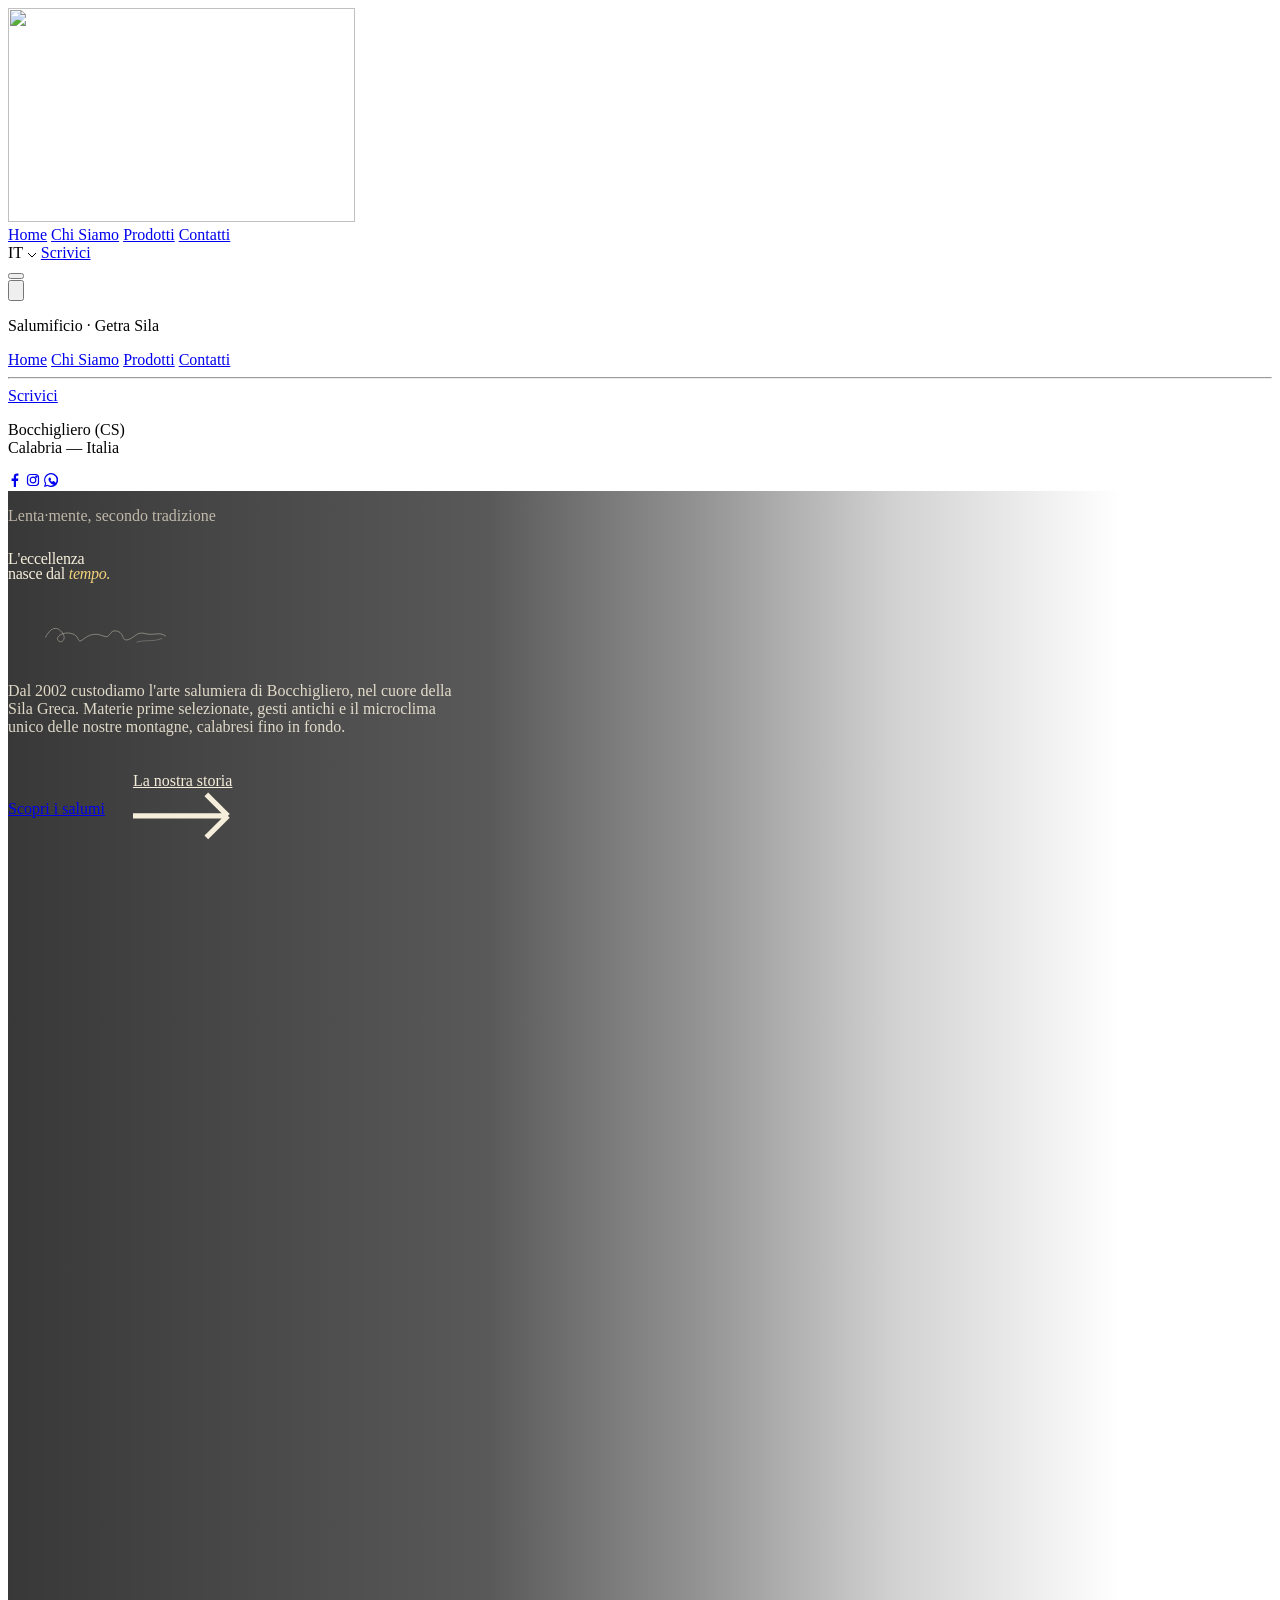
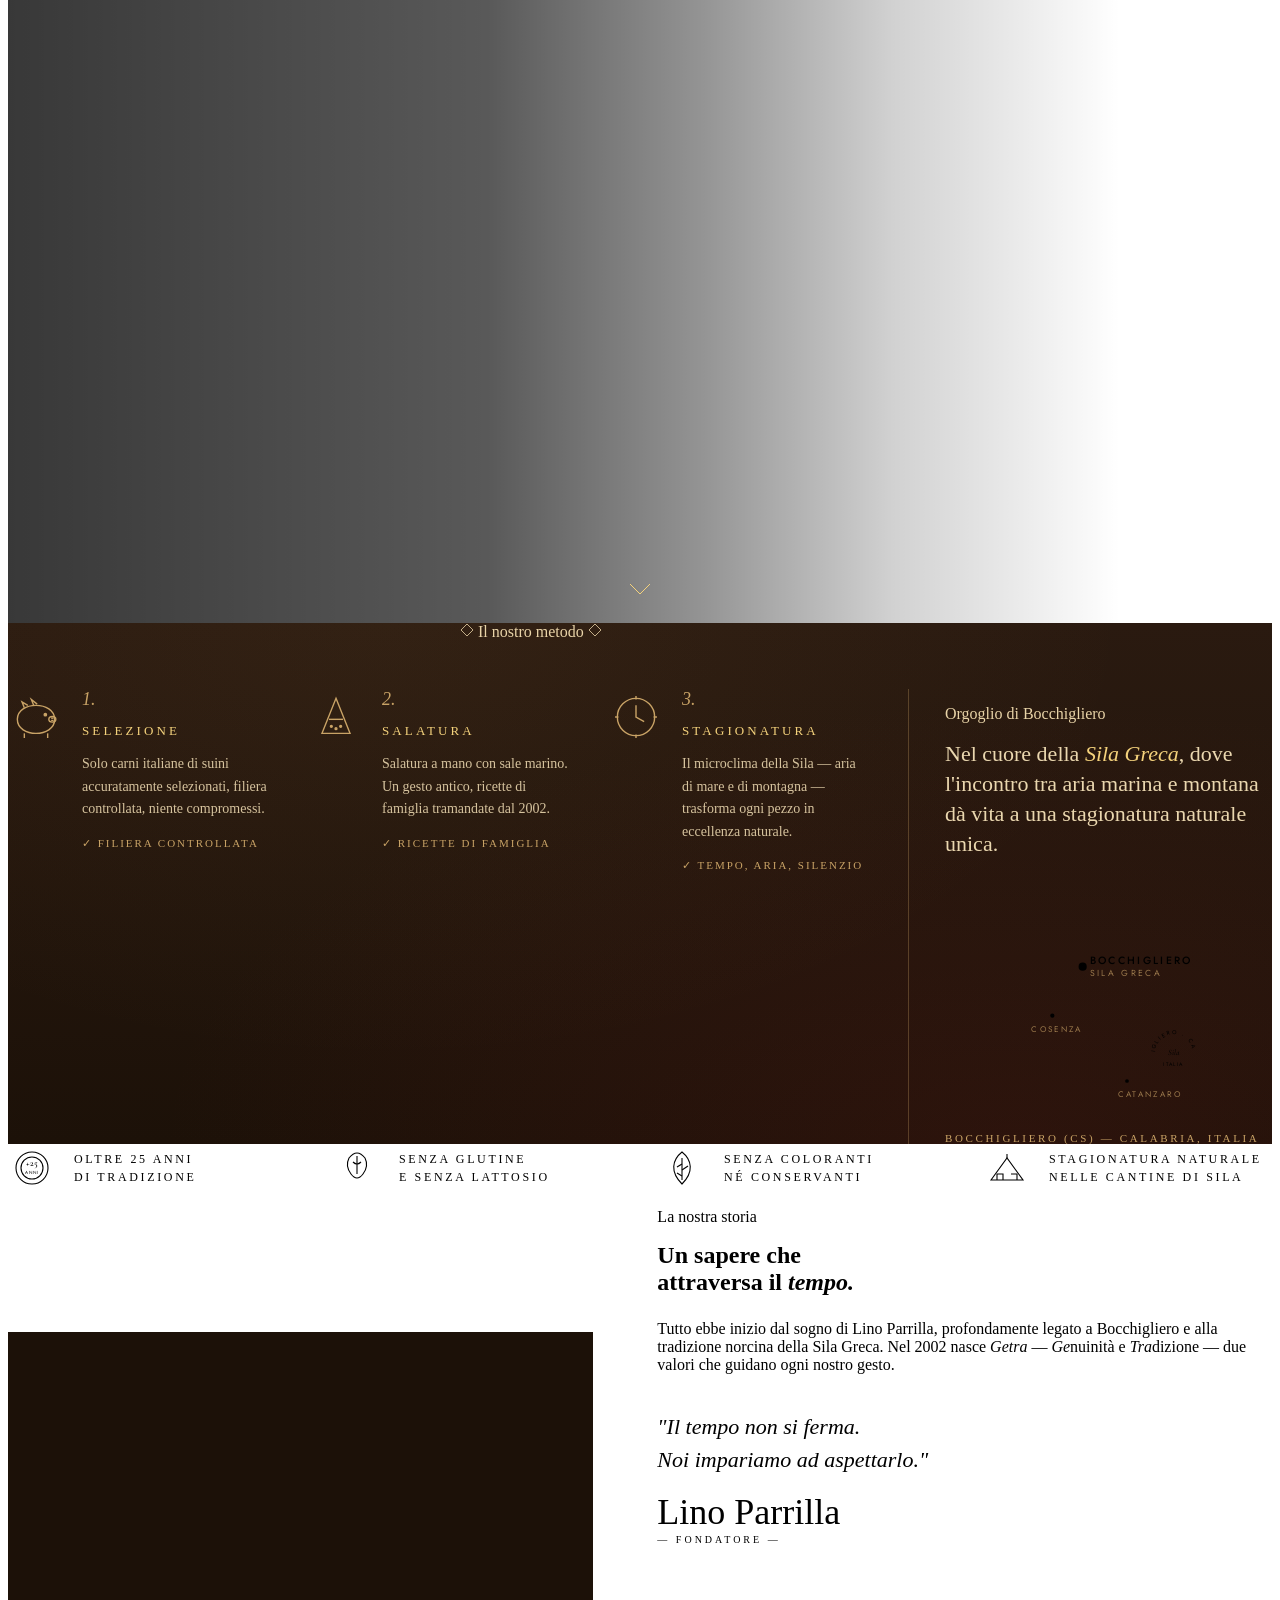
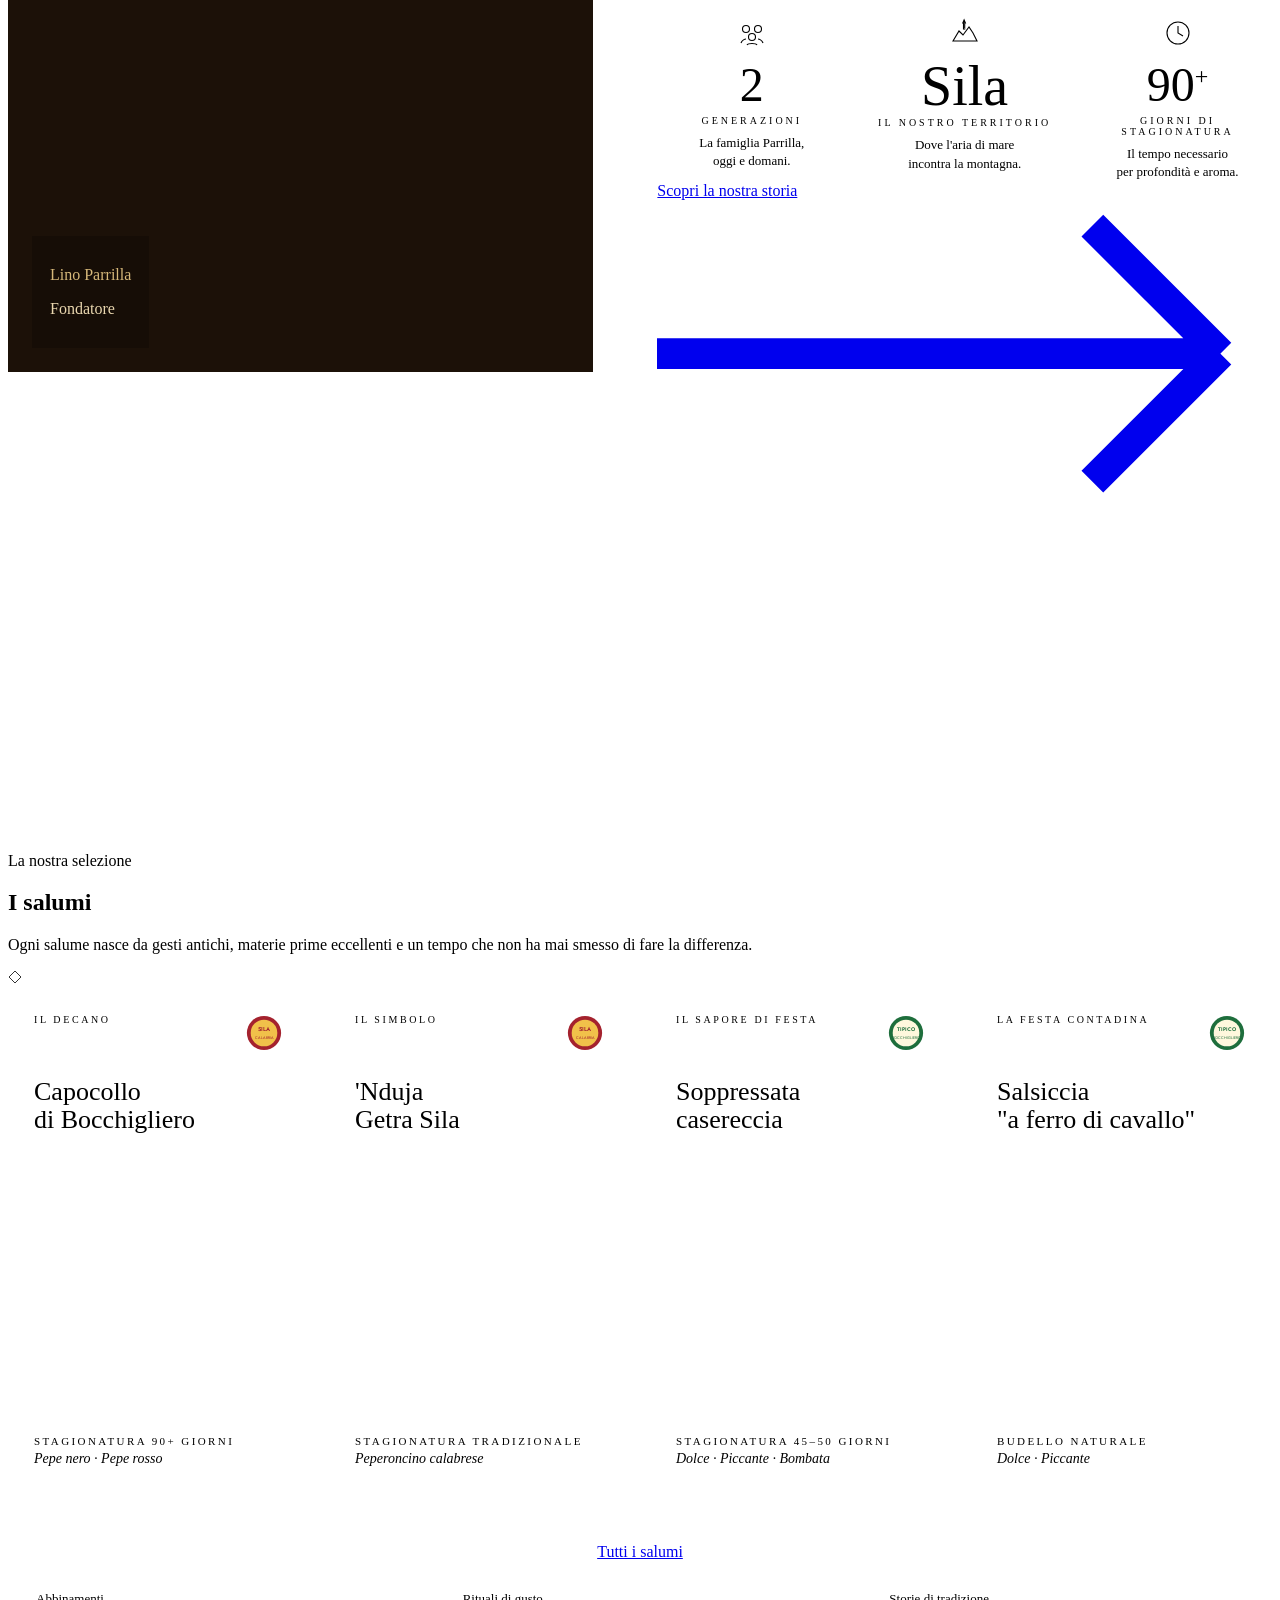
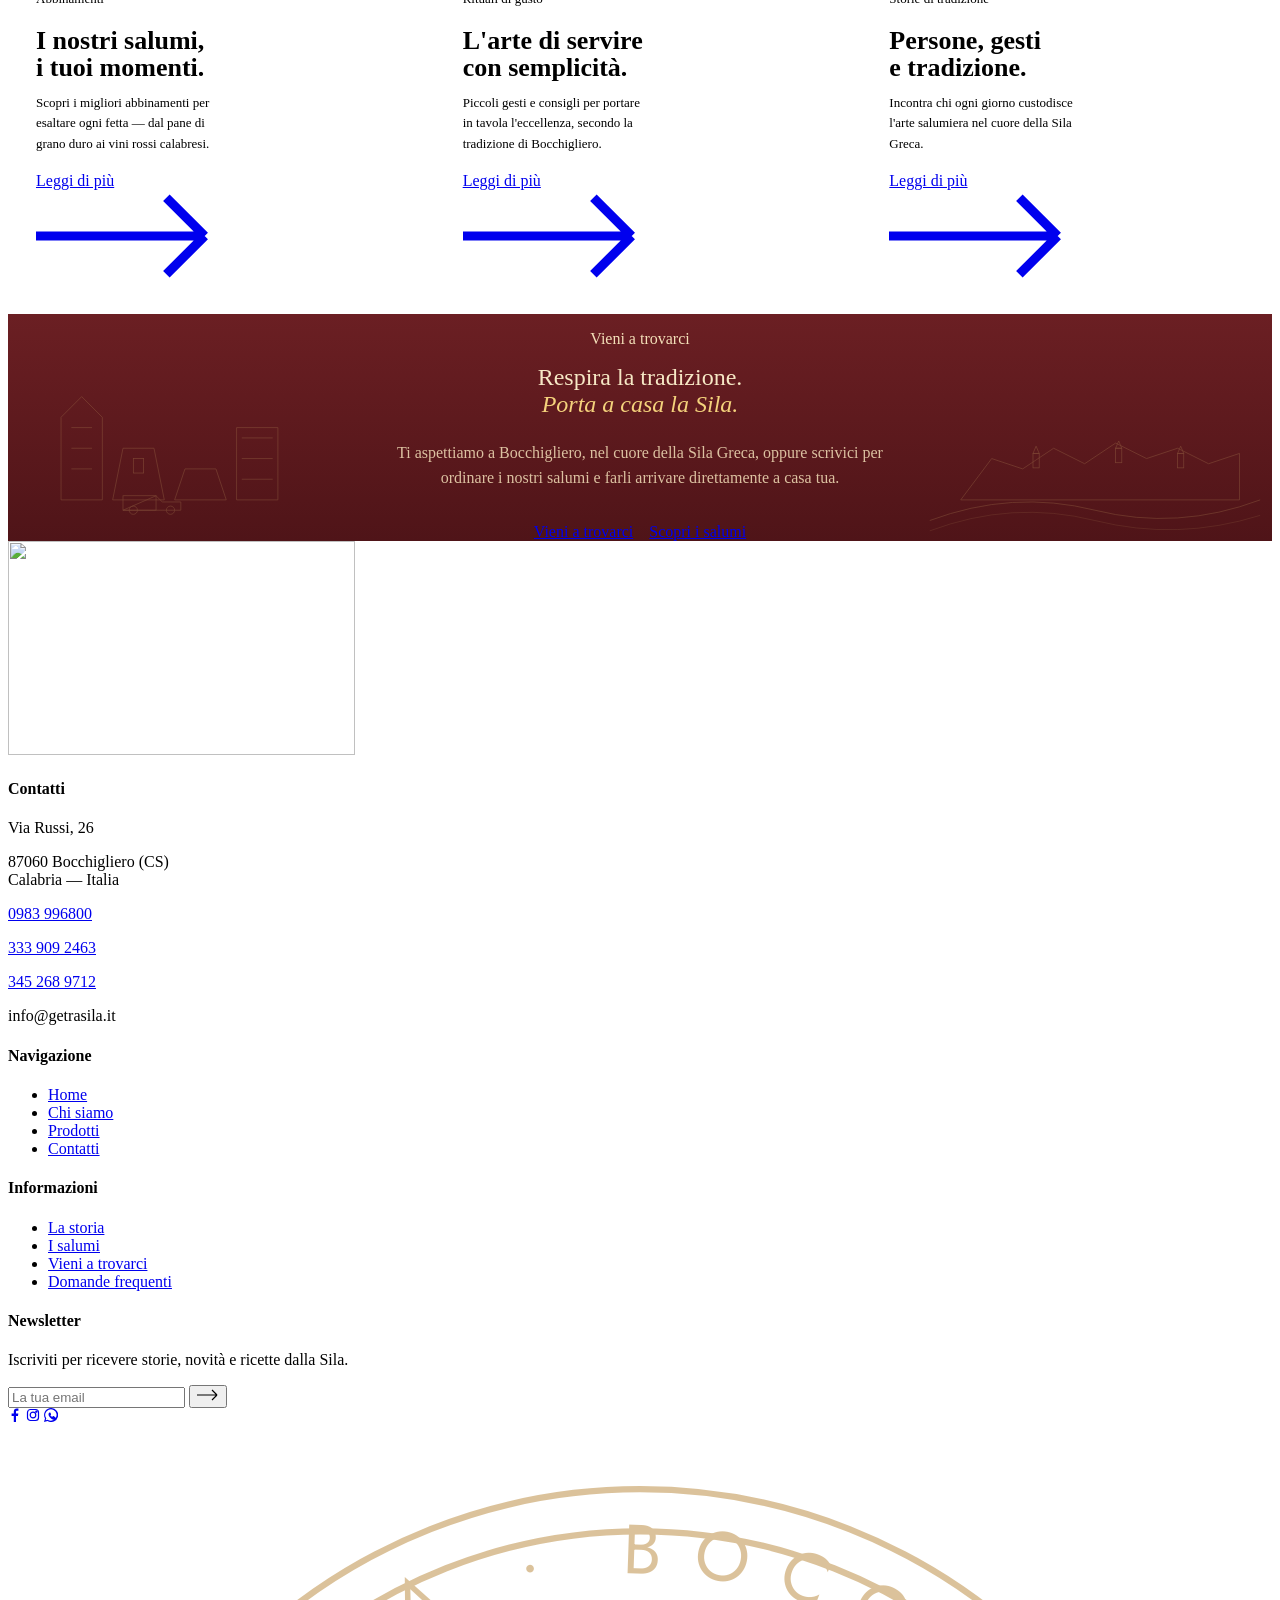
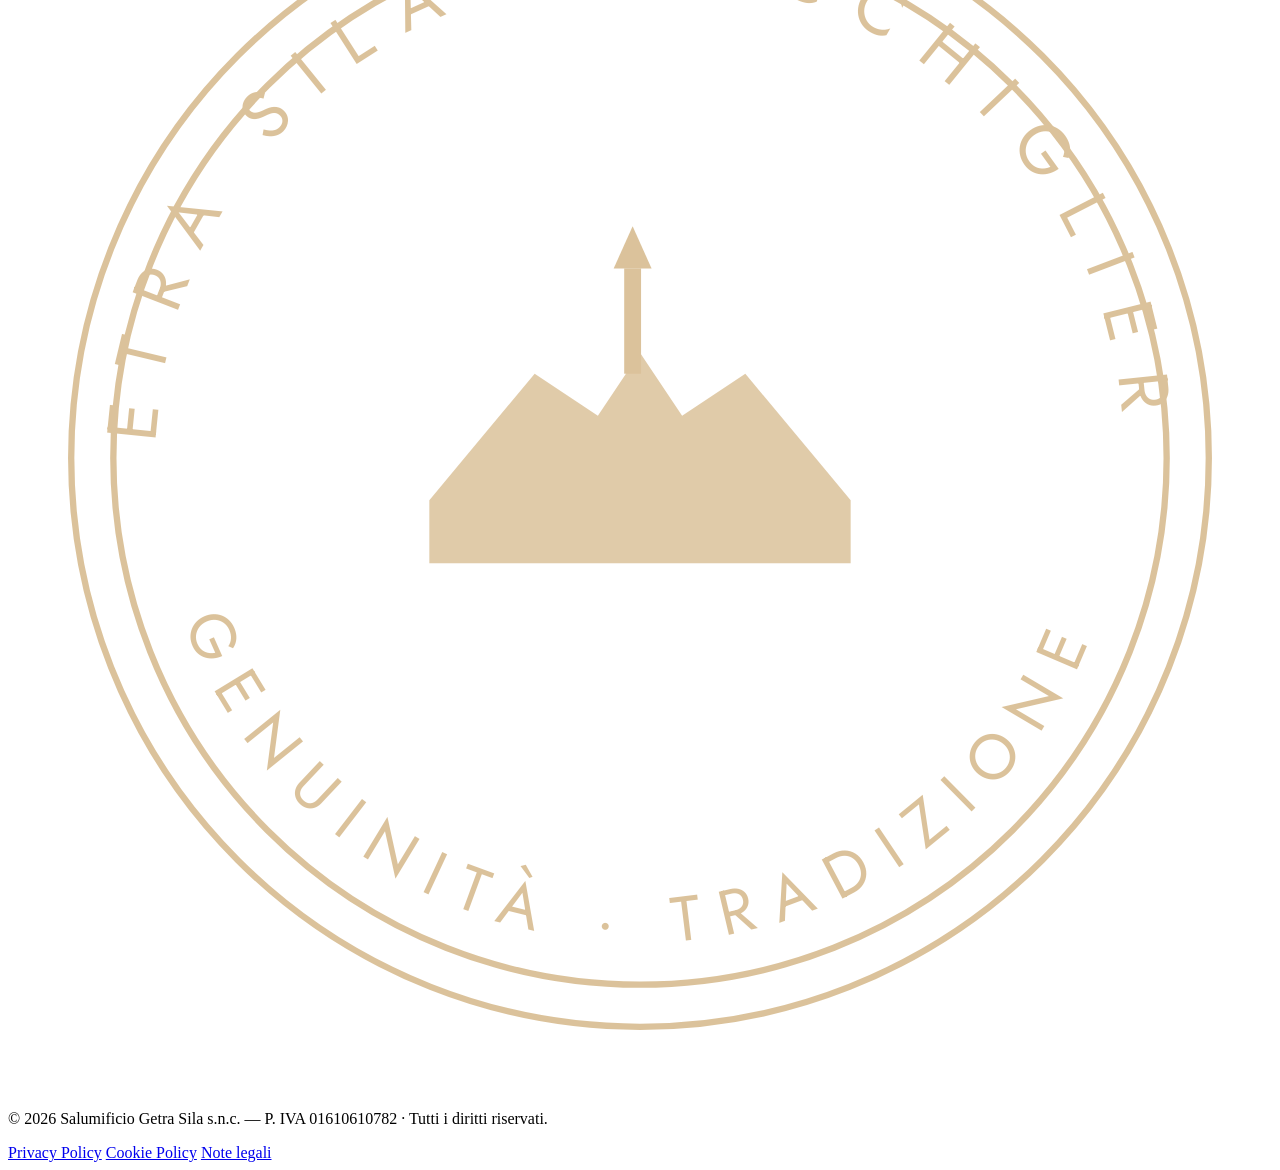
==== index.html @ b1543b84 "Update contact information and social media links across multiple HTML files; change address and pho" ====
<!doctype html>
<html lang="it">
<head>
  <meta charset="utf-8" />
  <meta name="viewport" content="width=device-width, initial-scale=1" />
  <title>Salumificio Getra Sila — Bocchigliero, Calabria</title>
  <link rel="preconnect" href="https://fonts.googleapis.com" />
  <link rel="preconnect" href="https://fonts.gstatic.com" crossorigin />
  <link href="https://fonts.googleapis.com/css2?family=Cormorant+Garamond:ital,wght@0,400;0,500;0,600;0,700;1,400;1,500;1,600&family=Jost:wght@300;400;500;600&family=Allura&display=swap" rel="stylesheet" />
  <link rel="stylesheet" href="styles.css" />
  <script src="image-slot.js"></script>
  <script src="menu.js" defer></script>
</head>
<body data-screen-label="01 Home">

<template id="__bundler_thumbnail" data-bg-color="#f1e7d2">
  <svg viewBox="0 0 1200 800" xmlns="http://www.w3.org/2000/svg">
    <rect width="1200" height="800" fill="#f1e7d2"/>
    <g fill="none" stroke="#6b1f23" stroke-width="2">
      <!-- Wreath -->
      <path d="M 460 320 C 400 380, 400 480, 460 540"/>
      <path d="M 740 320 C 800 380, 800 480, 740 540"/>
      <g fill="#6b1f23" stroke="none">
        <ellipse cx="430" cy="350" rx="30" ry="11" transform="rotate(-40 430 350)"/>
        <ellipse cx="415" cy="400" rx="32" ry="12" transform="rotate(-20 415 400)"/>
        <ellipse cx="412" cy="450" rx="32" ry="12" transform="rotate(0 412 450)"/>
        <ellipse cx="422" cy="500" rx="31" ry="11" transform="rotate(20 422 500)"/>
        <ellipse cx="770" cy="350" rx="30" ry="11" transform="rotate(40 770 350)"/>
        <ellipse cx="785" cy="400" rx="32" ry="12" transform="rotate(20 785 400)"/>
        <ellipse cx="788" cy="450" rx="32" ry="12" transform="rotate(0 788 450)"/>
        <ellipse cx="778" cy="500" rx="31" ry="11" transform="rotate(-20 778 500)"/>
      </g>
      <!-- bow -->
      <path d="M 560 280 Q 600 250, 640 280"/>
      <!-- Village silhouette -->
      <g fill="#6b1f23" stroke="none">
        <path d="M 480 470 L 520 430 L 560 450 L 600 410 L 640 440 L 680 420 L 720 460 Z"/>
        <rect x="595" y="380" width="10" height="40"/>
        <polygon points="590,380 600,360 610,380"/>
      </g>
    </g>
    <!-- DAL 2002 -->
    <text x="600" y="260" text-anchor="middle" font-family="Jost, sans-serif" font-size="20" letter-spacing="6" fill="#6b1f23" font-weight="500">DAL 2002</text>
    <!-- SALUMIFICIO -->
    <text x="600" y="610" text-anchor="middle" font-family="Jost, sans-serif" font-size="26" letter-spacing="9" fill="#6b1f23" font-weight="500">SALUMIFICIO</text>
    <!-- GETRA SILA -->
    <text x="600" y="690" text-anchor="middle" font-family="Cormorant Garamond, Georgia, serif" font-size="84" font-weight="600" letter-spacing="6" fill="#6b1f23">GETRA SILA</text>
    <!-- BOCCHIGLIERO -->
    <text x="600" y="740" text-anchor="middle" font-family="Jost, sans-serif" font-size="16" letter-spacing="7" fill="#6b1f23" font-weight="500">BOCCHIGLIERO</text>
  </svg>
</template>

<!-- ========== TOPBAR ========== -->
<header class="topbar topbar--cream">
  <div class="topbar__inner">
    <a href="/" class="brand" aria-label="Salumificio Getra Sila — Home">
      <img src="img/prodotti/logo-getrasila.png" alt="" width="347" height="214" />
    </a>

    <nav class="nav">
      <a href="/" class="nav-link nav-link--active">Home</a>
      <a href="/chi-siamo" class="nav-link">Chi Siamo</a>
      <a href="/prodotti" class="nav-link">Prodotti</a>
      <a href="/contatti" class="nav-link">Contatti</a>
    </nav>

    <div class="topbar__right">
      <span class="lang">IT
        <svg width="10" height="6" viewBox="0 0 10 6" fill="none"><path d="M1 1l4 4 4-4" stroke="currentColor" stroke-width="1"/></svg>
      </span>
      <a href="/contatti" class="topbar__cta">Scrivici</a>
    </div>

    <button class="burger" type="button" aria-label="Apri menu" aria-expanded="false" aria-controls="mobile-menu">
      <span class="burger__lines"><span></span><span></span><span></span></span>
    </button>
  </div>
</header>

<div class="mobile-menu" id="mobile-menu" role="dialog" aria-modal="true" aria-label="Menu di navigazione" aria-hidden="true">
  <button class="mobile-menu__close" type="button" aria-label="Chiudi menu">
    <svg viewBox="0 0 24 24" fill="none" stroke="currentColor" stroke-width="1.4" stroke-linecap="round"><path d="M5 5l14 14M19 5L5 19"/></svg>
  </button>
  <div class="mobile-menu__inner">
    <p class="mobile-menu__eyebrow">Salumificio · Getra Sila</p>
    <nav class="mobile-menu__nav" aria-label="Menu principale">
      <a href="/">Home</a>
      <a href="/chi-siamo">Chi Siamo</a>
      <a href="/prodotti">Prodotti</a>
      <a href="/contatti">Contatti</a>
    </nav>
    <hr class="mobile-menu__divider" />
    <a href="/contatti" class="mobile-menu__cta">Scrivici</a>
    <p class="mobile-menu__addr">Bocchigliero (CS)<br/>Calabria — Italia</p>
    <div class="mobile-menu__socials">
      <a href="#" aria-label="Facebook"><svg width="14" height="14" viewBox="0 0 14 14" fill="currentColor"><path d="M8 14V8h2l.3-2.4H8V4c0-.7.2-1.2 1.2-1.2H10.4V.6C10.2.6 9.5.5 8.7.5c-1.7 0-2.9 1-2.9 3v2H3.6V8h2.2v6H8z"/></svg></a>
      <a href="#" aria-label="Instagram"><svg width="14" height="14" viewBox="0 0 14 14" fill="none" stroke="currentColor" stroke-width="1.2"><rect x="1.5" y="1.5" width="11" height="11" rx="3"/><circle cx="7" cy="7" r="2.8"/><circle cx="10.4" cy="3.6" r="0.6" fill="currentColor"/></svg></a>
      <a href="https://wa.me/393452689712" target="_blank" rel="noopener noreferrer" aria-label="WhatsApp"><svg width="14" height="14" viewBox="0 0 14 14" fill="currentColor"><path d="M7 0a7 7 0 00-6 10.5L0 14l3.6-1A7 7 0 107 0zm0 12.7a5.7 5.7 0 01-3-.8l-.2-.1-2.1.5.6-2-.2-.2A5.7 5.7 0 117 12.7zm3.3-4.3l-.8-.4c-.2-.1-.4-.2-.5 0-.2.2-.6.7-.7.8 0 .1-.1.1-.3 0-.6-.3-1.1-.6-1.5-1.3-.1-.2 0-.3.1-.4 0-.1.2-.3.3-.4 0-.1 0-.2.1-.3 0-.1 0-.2 0-.3l-.5-1.2c-.2-.3-.3-.3-.4-.3h-.4c-.1 0-.3 0-.5.2-.2.2-.7.7-.7 1.6 0 1 .7 1.9.8 2 .1.2 1.4 2.2 3.4 3 1.6.6 1.9.5 2.3.5.3 0 1-.4 1.2-.8.1-.4.1-.8.1-.8 0-.1-.2-.1-.4-.2z"/></svg></a>
    </div>
  </div>
</div>

<main>

<!-- ========== HERO ========== -->
<section class="hero" data-screen-label="Hero">
  <div class="hero__inner">
    <div class="hero__copy">
      <p class="eyebrow">Lenta·mente, secondo tradizione</p>
      <h1 class="hero__title">
        L'eccellenza<br/>
        nasce dal <em>tempo.</em>
      </h1>
      <div class="hero__signature">
        <svg viewBox="0 0 220 60" xmlns="http://www.w3.org/2000/svg" aria-hidden="true">
          <path d="M 6 32 C 16 12, 28 14, 36 28 C 40 38, 30 44, 26 36 C 24 30, 36 22, 50 26 C 64 30, 58 44, 68 36 C 78 28, 88 24, 102 30 C 116 36, 110 18, 126 22 C 138 26, 132 40, 144 36 C 156 32, 158 22, 172 26 C 186 30, 196 22, 206 30" stroke="currentColor" stroke-width="1.4" fill="none" stroke-linecap="round"/>
          <path d="M 158 40 C 172 36, 188 40, 200 34" stroke="currentColor" stroke-width="0.9" fill="none" stroke-linecap="round"/>
        </svg>
      </div>
      <p class="lead hero__lead">
        Dal 2002 custodiamo l'arte salumiera di Bocchigliero, nel cuore
        della Sila Greca. Materie prime selezionate, gesti antichi e il
        microclima unico delle nostre montagne, calabresi fino in fondo.
      </p>
      <div class="hero__ctas">
        <a href="/prodotti" class="btn">Scopri i salumi</a>
        <a href="/chi-siamo" class="link-arrow">
          La nostra storia
          <svg viewBox="0 0 24 12" fill="none"><path d="M0 6h22m0 0L17 1m5 5l-5 5" stroke="currentColor" stroke-width="1.2"/></svg>
        </a>
      </div>
    </div>
  </div>

  <!-- Corner stamp -->
  <div class="corner-stamp corner-stamp--bl">
    <svg viewBox="0 0 120 120" xmlns="http://www.w3.org/2000/svg">
      <g fill="none" stroke="var(--wine)" stroke-width="0.7" opacity="0.55">
        <circle cx="60" cy="60" r="56"/>
        <circle cx="60" cy="60" r="52"/>
        <!-- Curved upper text -->
        <defs>
          <path id="stamp-top" d="M 14 60 A 46 46 0 0 1 106 60" fill="none"/>
          <path id="stamp-bot" d="M 14 60 A 46 46 0 0 0 106 60" fill="none"/>
        </defs>
        <text font-family="Jost" font-size="7.2" letter-spacing="3" fill="var(--wine)" stroke="none">
          <textPath href="#stamp-top" startOffset="50%" text-anchor="middle">SALUMIFICIO · GETRA SILA</textPath>
        </text>
        <text font-family="Jost" font-size="6.4" letter-spacing="2.4" fill="var(--wine)" stroke="none">
          <textPath href="#stamp-bot" startOffset="50%" text-anchor="middle">BOCCHIGLIERO · CALABRIA</textPath>
        </text>
        <!-- tiny dots either side -->
        <circle cx="14" cy="60" r="1.2" fill="var(--wine)" stroke="none"/>
        <circle cx="106" cy="60" r="1.2" fill="var(--wine)" stroke="none"/>
        <!-- center icon -->
        <g fill="var(--wine)" stroke="none">
          <path d="M 40 64 L 50 52 L 56 56 L 60 50 L 64 56 L 70 52 L 80 64 L 80 70 L 40 70 Z" opacity="0.85"/>
          <rect x="58.5" y="42" width="1.6" height="10"/>
          <polygon points="57.5,42 59.3,38 61.1,42"/>
        </g>
        <text x="60" y="84" text-anchor="middle" font-family="Cormorant Garamond" font-style="italic" font-size="8" fill="var(--wine)" stroke="none">est. MMII</text>
      </g>
    </svg>
  </div>

  <!-- bottom center chevron -->
  <div class="hero__scroll">
    <svg width="22" height="14" viewBox="0 0 22 14" fill="none"><path d="M1 1l10 10L21 1" stroke="currentColor" stroke-width="1"/></svg>
  </div>
</section>

<!-- ========== METHOD / DARK BAND ========== -->
<section class="method" data-screen-label="Il nostro metodo">
  <div class="method__inner">
    <div class="method__head">
      <div class="diamond-divider" style="max-width: 360px; margin: 0 auto;">
        <svg width="14" height="14" viewBox="0 0 14 14"><path d="M7 1l6 6-6 6-6-6z" stroke="currentColor" stroke-width="0.8" fill="none"/></svg>
        <span class="eyebrow eyebrow--gold">Il nostro metodo</span>
        <svg width="14" height="14" viewBox="0 0 14 14"><path d="M7 1l6 6-6 6-6-6z" stroke="currentColor" stroke-width="0.8" fill="none"/></svg>
      </div>
    </div>

    <div class="method__grid">
      <div class="pillar">
        <div class="pillar__icon">
          <!-- pig icon -->
          <svg viewBox="0 0 48 48" fill="none" stroke="currentColor" stroke-width="1.2">
            <path d="M8 26 C 8 18, 16 14, 24 14 C 32 14, 40 18, 40 26 C 40 34, 32 38, 24 38 C 16 38, 8 34, 8 26 Z"/>
            <circle cx="32" cy="22" r="1" fill="currentColor"/>
            <ellipse cx="38" cy="26" rx="3" ry="2.4"/>
            <line x1="37" y1="25" x2="39" y2="25"/>
            <line x1="37" y1="27" x2="39" y2="27"/>
            <path d="M 14 16 L 12 11 L 17 14"/>
            <path d="M 22 14 L 20 9 L 25 13"/>
            <line x1="14" y1="38" x2="14" y2="42"/>
            <line x1="34" y1="38" x2="34" y2="42"/>
          </svg>
        </div>
        <div>
          <p class="pillar__num">1.</p>
          <h3 class="pillar__title">Selezione</h3>
          <p class="pillar__text">
            Solo carni italiane di suini accuratamente selezionati,
            filiera controllata, niente compromessi.
          </p>
          <p class="pillar__tag">✓ Filiera controllata</p>
        </div>
      </div>

      <div class="pillar">
        <div class="pillar__icon">
          <!-- salt cone -->
          <svg viewBox="0 0 48 48" fill="none" stroke="currentColor" stroke-width="1.2">
            <path d="M24 8 L 36 38 L 12 38 Z"/>
            <line x1="18" y1="26" x2="30" y2="26"/>
            <circle cx="20" cy="32" r="0.8" fill="currentColor"/>
            <circle cx="24" cy="34" r="0.8" fill="currentColor"/>
            <circle cx="28" cy="32" r="0.8" fill="currentColor"/>
          </svg>
        </div>
        <div>
          <p class="pillar__num">2.</p>
          <h3 class="pillar__title">Salatura</h3>
          <p class="pillar__text">
            Salatura a mano con sale marino. Un gesto antico,
            ricette di famiglia tramandate dal 2002.
          </p>
          <p class="pillar__tag">✓ Ricette di famiglia</p>
        </div>
      </div>

      <div class="pillar">
        <div class="pillar__icon">
          <!-- clock -->
          <svg viewBox="0 0 48 48" fill="none" stroke="currentColor" stroke-width="1.2">
            <circle cx="24" cy="24" r="16"/>
            <path d="M24 14 V 24 L 31 28"/>
            <line x1="24" y1="6" x2="24" y2="9"/>
            <line x1="42" y1="24" x2="39" y2="24"/>
            <line x1="24" y1="42" x2="24" y2="39"/>
            <line x1="6" y1="24" x2="9" y2="24"/>
          </svg>
        </div>
        <div>
          <p class="pillar__num">3.</p>
          <h3 class="pillar__title">Stagionatura</h3>
          <p class="pillar__text">
            Il microclima della Sila — aria di mare e di montagna —
            trasforma ogni pezzo in eccellenza naturale.
          </p>
          <p class="pillar__tag">✓ Tempo, aria, silenzio</p>
        </div>
      </div>

      <!-- Territory card -->
      <div class="territory">
        <p class="eyebrow eyebrow--gold">Orgoglio di Bocchigliero</p>
        <p class="territory__text">
          Nel cuore della <em>Sila Greca</em>, dove l'incontro tra
          aria marina e montana dà vita a una stagionatura naturale
          unica.
        </p>
        <div class="territory__map">
          <svg viewBox="0 0 240 200" xmlns="http://www.w3.org/2000/svg">
            <!-- Calabria silhouette (stylized) -->
            <g fill="none" stroke="var(--gold-soft)" stroke-width="1">
              <path d="M 60 12 C 80 8, 110 14, 132 28 C 148 38, 156 56, 158 76 C 160 90, 152 102, 154 116 C 156 130, 168 138, 174 152 C 180 168, 178 184, 168 194 L 158 194 C 154 184, 148 178, 138 174 C 124 168, 116 158, 110 146 C 104 132, 100 122, 92 116 C 80 108, 68 102, 58 90 C 48 78, 44 64, 46 48 C 48 32, 52 20, 60 12 Z" opacity="0.7"/>
              <!-- inner contours -->
              <path d="M 84 48 C 96 52, 104 60, 108 72 C 110 82, 104 90, 96 92" opacity="0.5" stroke-dasharray="2 3"/>
            </g>
            <!-- locations -->
            <g>
              <circle cx="118" cy="76" r="3.5" fill="var(--wine)"/>
              <circle cx="118" cy="76" r="6" fill="none" stroke="var(--wine)" stroke-width="0.6"/>
              <text x="124" y="74" font-family="Jost" font-size="9" letter-spacing="2" fill="var(--gold-soft)" font-weight="500">BOCCHIGLIERO</text>
              <text x="124" y="84" font-family="Jost" font-size="7.5" letter-spacing="2" fill="rgba(201,163,102,0.7)">SILA GRECA</text>
            </g>
            <g>
              <circle cx="92" cy="118" r="1.8" fill="var(--gold-soft)"/>
              <text x="74" y="132" font-family="Jost" font-size="7" letter-spacing="2" fill="rgba(201,163,102,0.7)">COSENZA</text>
            </g>
            <g>
              <circle cx="156" cy="174" r="1.6" fill="var(--gold-soft)"/>
              <text x="148" y="188" font-family="Jost" font-size="7" letter-spacing="2" fill="rgba(201,163,102,0.7)">CATANZARO</text>
            </g>
            <!-- stamp -->
            <g transform="translate(196,150)">
              <circle r="22" fill="none" stroke="var(--gold-soft)" stroke-width="0.6"/>
              <circle r="19" fill="none" stroke="var(--gold-soft)" stroke-width="0.5"/>
              <text font-family="Jost" font-size="4.8" letter-spacing="1.6" fill="var(--gold-soft)" text-anchor="middle">
                <textPath href="#cstamp" startOffset="50%">BOCCHIGLIERO · CALABRIA</textPath>
              </text>
              <defs><path id="cstamp" d="M -16 0 A 16 16 0 0 1 16 0" fill="none"/></defs>
              <text y="2" text-anchor="middle" font-family="Cormorant Garamond" font-style="italic" font-size="7" fill="var(--gold-soft)">Sila</text>
              <text y="11" text-anchor="middle" font-family="Jost" font-size="4.4" letter-spacing="1.4" fill="var(--gold-soft)">ITALIA</text>
            </g>
          </svg>
        </div>
        <p class="territory__addr">Bocchigliero (CS) — Calabria, Italia</p>
      </div>
    </div>
  </div>
</section>

<!-- ========== VALUES STRIP (light, sepia engravings) ========== -->
<section class="strip">
  <div class="strip__inner">
    <div class="strip__item">
      <svg viewBox="0 0 48 48" fill="none" stroke="currentColor" stroke-width="1.1">
        <circle cx="24" cy="24" r="16"/>
        <circle cx="24" cy="24" r="11"/>
        <text x="24" y="22" text-anchor="middle" font-family="Cormorant Garamond" font-size="9" font-weight="600" fill="currentColor" stroke="none">+25</text>
        <text x="24" y="30" text-anchor="middle" font-family="Jost" font-size="4.5" letter-spacing="1" fill="currentColor" stroke="none">ANNI</text>
      </svg>
      <p>Oltre 25 anni<br/>di tradizione</p>
    </div>
    <div class="strip__item">
      <svg viewBox="0 0 48 48" fill="none" stroke="currentColor" stroke-width="1.1">
        <path d="M16 14 Q 24 4, 32 14 Q 36 22, 30 30 Q 24 38, 18 30 Q 12 22, 16 14 Z"/>
        <path d="M24 12 V 30" />
        <path d="M 20 18 Q 24 22, 28 18" />
      </svg>
      <p>Senza glutine<br/>e senza lattosio</p>
    </div>
    <div class="strip__item">
      <svg viewBox="0 0 48 48" fill="none" stroke="currentColor" stroke-width="1.1">
        <path d="M24 8 C 14 16, 12 28, 24 40 C 36 28, 34 16, 24 8 Z"/>
        <path d="M24 14 V 36"/>
        <path d="M24 20 L 19 23"/>
        <path d="M24 26 L 30 22"/>
        <path d="M24 32 L 19 29"/>
      </svg>
      <p>Senza coloranti<br/>né conservanti</p>
    </div>
    <div class="strip__item">
      <svg viewBox="0 0 48 48" fill="none" stroke="currentColor" stroke-width="1.1">
        <path d="M8 36 L 24 14 L 40 36 Z"/>
        <path d="M14 36 V 30 H 20 V 36"/>
        <path d="M28 30 H 34 V 36"/>
        <line x1="24" y1="14" x2="24" y2="10"/>
      </svg>
      <p>Stagionatura naturale<br/>nelle cantine di Sila</p>
    </div>
  </div>
</section>

<!-- ========== STORIA PREVIEW ========== -->
<section class="storia-preview" data-screen-label="Storia preview">
  <div class="storia-preview__inner">
    <div class="storia-preview__art">
      <image-slot id="storia-preview" shape="rect" src="img/prodotti/norcinaro.png" placeholder="Lino Parrilla in laboratorio · gesto artigiano"></image-slot>
      <div class="storia-preview__caption">
        <p class="eyebrow eyebrow--mute">Lino Parrilla</p>
        <p class="eyebrow eyebrow--mute" style="color:var(--ink-faint)">Fondatore</p>
      </div>
    </div>
    <div class="storia-preview__copy">
      <p class="eyebrow">La nostra storia</p>
      <h2>
        Un sapere che<br/>
        attraversa il <em>tempo.</em>
      </h2>
      <p class="lead">
        Tutto ebbe inizio dal sogno di Lino Parrilla, profondamente
        legato a Bocchigliero e alla tradizione norcina della Sila Greca.
        Nel 2002 nasce <em>Getra</em> — <em>Ge</em>nuinità e <em>Tra</em>dizione —
        due valori che guidano ogni nostro gesto.
      </p>
      <blockquote class="quote">
        <p>"Il tempo non si ferma.<br/>Noi impariamo ad aspettarlo."</p>
        <p class="quote__sig script">Lino Parrilla</p>
        <p class="quote__role">— Fondatore —</p>
      </blockquote>

      <div class="storia-stats">
        <div class="stat">
          <svg viewBox="0 0 32 32" fill="none" stroke="currentColor" stroke-width="1.1">
            <circle cx="10" cy="12" r="3.5"/><circle cx="22" cy="12" r="3.5"/><circle cx="16" cy="20" r="3.5"/>
            <path d="M5 26 c 1 -3, 4 -4, 5 -4 M22 22 c 1 0, 4 1, 5 4 M11 28 c 1 -2, 9 -2, 10 0"/>
          </svg>
          <p class="stat__num">2</p>
          <p class="stat__label">Generazioni</p>
          <p class="stat__cap">La famiglia Parrilla,<br/>oggi e domani.</p>
        </div>
        <div class="stat">
          <svg viewBox="0 0 32 32" fill="none" stroke="currentColor" stroke-width="1.1">
            <path d="M4 24 L 10 14 L 14 18 L 20 10 L 24 16 L 28 24 Z"/>
            <rect x="14.5" y="6" width="1.2" height="6"/>
            <polygon points="13.8,6 15.1,3 16.4,6"/>
          </svg>
          <p class="stat__num script">Sila</p>
          <p class="stat__label">Il nostro territorio</p>
          <p class="stat__cap">Dove l'aria di mare<br/>incontra la montagna.</p>
        </div>
        <div class="stat">
          <svg viewBox="0 0 32 32" fill="none" stroke="currentColor" stroke-width="1.1">
            <circle cx="16" cy="16" r="11"/>
            <path d="M16 9 V 16 L 21 19"/>
          </svg>
          <p class="stat__num">90<span style="font-size:0.5em; vertical-align: super;">+</span></p>
          <p class="stat__label">Giorni di stagionatura</p>
          <p class="stat__cap">Il tempo necessario<br/>per profondità e aroma.</p>
        </div>
      </div>

      <a href="/chi-siamo" class="link-arrow" style="margin-top: 32px;">
        Scopri la nostra storia
        <svg viewBox="0 0 24 12" fill="none"><path d="M0 6h22m0 0L17 1m5 5l-5 5" stroke="currentColor" stroke-width="1.2"/></svg>
      </a>
    </div>
  </div>

  <!-- side botanical -->
  <svg class="botanical" style="top: 80px; left: 0; width: 180px;" viewBox="0 0 180 320" fill="none">
    <g stroke="var(--sepia)" stroke-width="0.6">
      <path d="M 30 10 Q 60 80, 50 160 Q 40 240, 70 310"/>
      <g fill="var(--sepia)" stroke="none" opacity="0.6">
        <ellipse cx="46" cy="60" rx="14" ry="5" transform="rotate(35 46 60)"/>
        <ellipse cx="58" cy="100" rx="14" ry="5" transform="rotate(-15 58 100)"/>
        <ellipse cx="42" cy="140" rx="14" ry="5" transform="rotate(40 42 140)"/>
        <ellipse cx="56" cy="180" rx="14" ry="5" transform="rotate(-20 56 180)"/>
        <ellipse cx="44" cy="220" rx="14" ry="5" transform="rotate(35 44 220)"/>
        <ellipse cx="60" cy="260" rx="14" ry="5" transform="rotate(-10 60 260)"/>
      </g>
    </g>
  </svg>
</section>

<!-- ========== I SALUMI PREVIEW ========== -->
<section class="salumi-preview" data-screen-label="Salumi preview">
  <div class="salumi-preview__inner">
    <div class="section-head">
      <p class="eyebrow">La nostra selezione</p>
      <h2>I salumi</h2>
      <p class="lead">
        Ogni salume nasce da gesti antichi, materie prime eccellenti
        e un tempo che non ha mai smesso di fare la differenza.
      </p>
      <div class="diamond-divider" style="width: 100%; max-width: 240px; margin-top: 12px;">
        <svg width="14" height="14" viewBox="0 0 14 14"><path d="M7 1l6 6-6 6-6-6z" stroke="currentColor" stroke-width="0.8" fill="none"/></svg>
      </div>
    </div>

    <div class="salumi-grid">
      <article class="prod-card card--ornate">
        <div class="prod-card__head">
          <p class="prod-card__kicker">Il decano</p>
          <span class="seal seal--dop" aria-label="Tipico calabrese">
            <svg viewBox="0 0 40 40"><circle cx="20" cy="20" r="18" fill="#a4222e"/><circle cx="20" cy="20" r="14" fill="#f1c14a"/><text x="20" y="18" text-anchor="middle" font-family="Jost" font-size="6" font-weight="600" fill="#a4222e">SILA</text><text x="20" y="26" text-anchor="middle" font-family="Jost" font-size="4" fill="#a4222e">CALABRIA</text></svg>
          </span>
        </div>
        <h3 class="prod-card__title">Capocollo<br/>di Bocchigliero</h3>
        <image-slot id="prod-capocollo" shape="rect" src="img/prodotti/capocollo.png" placeholder="Capocollo intero e affettato"></image-slot>
        <div class="prod-card__foot">
          <p class="prod-card__meta">Stagionatura 90+ giorni</p>
          <p class="prod-card__var">Pepe nero · Pepe rosso</p>
        </div>
      </article>

      <article class="prod-card card--ornate">
        <div class="prod-card__head">
          <p class="prod-card__kicker">Il simbolo</p>
          <span class="seal seal--dop">
            <svg viewBox="0 0 40 40"><circle cx="20" cy="20" r="18" fill="#a4222e"/><circle cx="20" cy="20" r="14" fill="#f1c14a"/><text x="20" y="18" text-anchor="middle" font-family="Jost" font-size="6" font-weight="600" fill="#a4222e">SILA</text><text x="20" y="26" text-anchor="middle" font-family="Jost" font-size="4" fill="#a4222e">CALABRIA</text></svg>
          </span>
        </div>
        <h3 class="prod-card__title">'Nduja<br/>Getra Sila</h3>
        <image-slot id="prod-nduja" shape="rect" src="img/prodotti/nduja.png" placeholder="'Nduja morbida e spalmabile"></image-slot>
        <div class="prod-card__foot">
          <p class="prod-card__meta">Stagionatura tradizionale</p>
          <p class="prod-card__var">Peperoncino calabrese</p>
        </div>
      </article>

      <article class="prod-card card--ornate">
        <div class="prod-card__head">
          <p class="prod-card__kicker">Il sapore di festa</p>
          <span class="seal seal--region">
            <svg viewBox="0 0 40 40"><circle cx="20" cy="20" r="18" fill="#1e6e3c"/><circle cx="20" cy="20" r="14" fill="#fff8dd"/><text x="20" y="18" text-anchor="middle" font-family="Jost" font-size="5.5" font-weight="600" fill="#1e6e3c">TIPICO</text><text x="20" y="26" text-anchor="middle" font-family="Jost" font-size="4" fill="#1e6e3c">BOCCHIGLIERO</text></svg>
          </span>
        </div>
        <h3 class="prod-card__title">Soppressata<br/>casereccia</h3>
        <image-slot id="prod-soppressata" shape="rect" src="img/prodotti/sopressata-caserecca.png" placeholder="Soppressata pressata, ricetta di famiglia"></image-slot>
        <div class="prod-card__foot">
          <p class="prod-card__meta">Stagionatura 45–50 giorni</p>
          <p class="prod-card__var">Dolce · Piccante · Bombata</p>
        </div>
      </article>

      <article class="prod-card card--ornate">
        <div class="prod-card__head">
          <p class="prod-card__kicker">La festa contadina</p>
          <span class="seal seal--region">
            <svg viewBox="0 0 40 40"><circle cx="20" cy="20" r="18" fill="#1e6e3c"/><circle cx="20" cy="20" r="14" fill="#fff8dd"/><text x="20" y="18" text-anchor="middle" font-family="Jost" font-size="5.5" font-weight="600" fill="#1e6e3c">TIPICO</text><text x="20" y="26" text-anchor="middle" font-family="Jost" font-size="4" fill="#1e6e3c">BOCCHIGLIERO</text></svg>
          </span>
        </div>
        <h3 class="prod-card__title">Salsiccia<br/>"a ferro di cavallo"</h3>
        <image-slot id="prod-salsiccia" shape="rect" src="img/prodotti/salsicce-cavallo.png" placeholder="Salsiccia legata a mano"></image-slot>
        <div class="prod-card__foot">
          <p class="prod-card__meta">Budello naturale</p>
          <p class="prod-card__var">Dolce · Piccante</p>
        </div>
      </article>
    </div>

    <div style="text-align: center; margin-top: 56px;">
      <a href="/prodotti" class="btn btn--ghost">Tutti i salumi</a>
    </div>
  </div>
</section>

<!-- ========== EDITORIAL ROW (3 cards) ========== -->
<section class="editorial" data-screen-label="Editorial">
  <div class="editorial__inner">
    <article class="ed-card">
      <div class="ed-card__copy">
        <p class="eyebrow">Abbinamenti</p>
        <h3>I nostri salumi,<br/>i tuoi momenti.</h3>
        <p>Scopri i migliori abbinamenti per esaltare ogni fetta — dal pane di grano duro ai vini rossi calabresi.</p>
        <a href="/prodotti" class="link-arrow">Leggi di più
          <svg viewBox="0 0 24 12" fill="none"><path d="M0 6h22m0 0L17 1m5 5l-5 5" stroke="currentColor" stroke-width="1.2"/></svg>
        </a>
      </div>
      <image-slot id="ed-pairing" shape="rect" src="img/prodotti/tagliere.png" placeholder="Tagliere con vino"></image-slot>
    </article>
    <article class="ed-card">
      <div class="ed-card__copy">
        <p class="eyebrow">Rituali di gusto</p>
        <h3>L'arte di servire<br/>con semplicità.</h3>
        <p>Piccoli gesti e consigli per portare in tavola l'eccellenza, secondo la tradizione di Bocchigliero.</p>
        <a href="/chi-siamo" class="link-arrow">Leggi di più
          <svg viewBox="0 0 24 12" fill="none"><path d="M0 6h22m0 0L17 1m5 5l-5 5" stroke="currentColor" stroke-width="1.2"/></svg>
        </a>
      </div>
      <image-slot id="ed-serving" shape="rect" src="img/prodotti/affetato-mano.png" placeholder="Mani che affettano salume"></image-slot>
    </article>
    <article class="ed-card">
      <div class="ed-card__copy">
        <p class="eyebrow">Storie di tradizione</p>
        <h3>Persone, gesti<br/>e tradizione.</h3>
        <p>Incontra chi ogni giorno custodisce l'arte salumiera nel cuore della Sila Greca.</p>
        <a href="/chi-siamo" class="link-arrow">Leggi di più
          <svg viewBox="0 0 24 12" fill="none"><path d="M0 6h22m0 0L17 1m5 5l-5 5" stroke="currentColor" stroke-width="1.2"/></svg>
        </a>
      </div>
      <image-slot id="ed-people" shape="rect" src="img/prodotti/norcinaro.png" placeholder="Norcino al lavoro"></image-slot>
    </article>
  </div>
</section>

<!-- ========== CTA BAND ========== -->
<section class="cta-band" data-screen-label="CTA">
  <!-- left engraving -->
  <svg class="cta-band__art cta-band__art--left" viewBox="0 0 320 220" fill="none">
    <g stroke="#c9a366" stroke-width="0.7" opacity="0.55">
      <path d="M40 180 L 40 100 L 60 80 L 80 100 L 80 180 Z"/>
      <path d="M 50 110 H 70 M 50 130 H 70 M 50 150 H 70"/>
      <path d="M 90 180 L 100 130 L 130 130 L 140 180 Z"/>
      <rect x="110" y="140" width="10" height="14"/>
      <path d="M150 180 L 160 150 L 190 150 L 200 180 Z"/>
      <path d="M210 180 L 210 110 L 250 110 L 250 180 Z"/>
      <path d="M 215 120 H 245 M 215 140 H 245 M 215 160 H 245"/>
      <!-- old truck -->
      <g transform="translate(100, 190)">
        <rect x="0" y="-14" width="32" height="14"/>
        <path d="M 32 -14 L 38 -8 L 56 -8 L 56 0 L 0 0 Z"/>
        <circle cx="10" cy="0" r="4"/>
        <circle cx="46" cy="0" r="4"/>
      </g>
    </g>
  </svg>

  <svg class="cta-band__art cta-band__art--right" viewBox="0 0 320 220" fill="none">
    <g stroke="#c9a366" stroke-width="0.7" opacity="0.55">
      <!-- distant village -->
      <path d="M30 180 L 60 140 L 90 150 L 120 130 L 150 145 L 180 125 L 210 140 L 240 130 L 270 145 L 300 135 L 300 180 Z"/>
      <rect x="100" y="135" width="6" height="14"/>
      <polygon points="100,135 103,128 106,135"/>
      <rect x="180" y="130" width="6" height="14"/>
      <polygon points="180,130 183,123 186,130"/>
      <rect x="240" y="135" width="6" height="14"/>
      <polygon points="240,135 243,128 246,135"/>
      <!-- hills -->
      <path d="M 0 200 Q 80 170 160 190 T 320 180"/>
      <path d="M 0 210 Q 80 180 160 200 T 320 195" opacity="0.6"/>
    </g>
  </svg>

  <div class="cta-band__inner">
    <p class="eyebrow eyebrow--gold">Vieni a trovarci</p>
    <h2>
      Respira la tradizione.<br/>
      <em>Porta a casa la Sila.</em>
    </h2>
    <p class="cta-band__lead">
      Ti aspettiamo a Bocchigliero, nel cuore della Sila Greca,
      oppure scrivici per ordinare i nostri salumi e farli arrivare
      direttamente a casa tua.
    </p>
    <div class="cta-band__ctas">
      <a href="/contatti" class="btn btn--cream">Vieni a trovarci</a>
      <a href="/prodotti" class="btn">Scopri i salumi</a>
    </div>
  </div>
</section>

</main>

<!-- ========== FOOTER ========== -->
<footer class="site-footer">
  <div class="footer-grid">
    <div>
      <a href="/" class="brand" aria-label="Salumificio Getra Sila — Home">
        <img src="img/prodotti/logo-getrasila.png" alt="" width="347" height="214" />
      </a>
    </div>
    <div class="footer-col">
      <h4>Contatti</h4>
      <p>Via Russi, 26</p>
      <p>87060 Bocchigliero (CS)<br/>Calabria — Italia</p>
      <p style="margin-top: 12px;"><a href="tel:+390983996800">0983 996800</a></p>
      <p><a href="tel:+393339092463">333 909 2463</a></p>
      <p><a href="tel:+393452689712">345 268 9712</a></p>
      <p>info@getrasila.it</p>
    </div>
    <div class="footer-col">
      <h4>Navigazione</h4>
      <ul>
        <li><a href="/">Home</a></li>
        <li><a href="/chi-siamo">Chi siamo</a></li>
        <li><a href="/prodotti">Prodotti</a></li>
        <li><a href="/contatti">Contatti</a></li>
      </ul>
    </div>
    <div class="footer-col">
      <h4>Informazioni</h4>
      <ul>
        <li><a href="/chi-siamo">La storia</a></li>
        <li><a href="/prodotti">I salumi</a></li>
        <li><a href="/contatti">Vieni a trovarci</a></li>
        <li><a href="/contatti">Domande frequenti</a></li>
      </ul>
    </div>
    <div class="footer-col">
      <h4>Newsletter</h4>
      <p>Iscriviti per ricevere storie, novità e ricette dalla Sila.</p>
      <form class="newsletter" onsubmit="event.preventDefault();">
        <input type="email" placeholder="La tua email" />
        <button type="submit" aria-label="Iscriviti">
          <svg width="22" height="14" viewBox="0 0 22 14" fill="none"><path d="M0 7h20m0 0L15 2m5 5l-5 5" stroke="currentColor" stroke-width="1.2"/></svg>
        </button>
      </form>
      <div class="socials">
        <a href="#" aria-label="Facebook"><svg width="14" height="14" viewBox="0 0 14 14" fill="currentColor"><path d="M8 14V8h2l.3-2.4H8V4c0-.7.2-1.2 1.2-1.2H10.4V.6C10.2.6 9.5.5 8.7.5c-1.7 0-2.9 1-2.9 3v2H3.6V8h2.2v6H8z"/></svg></a>
        <a href="#" aria-label="Instagram"><svg width="14" height="14" viewBox="0 0 14 14" fill="none" stroke="currentColor" stroke-width="1.2"><rect x="1.5" y="1.5" width="11" height="11" rx="3"/><circle cx="7" cy="7" r="2.8"/><circle cx="10.4" cy="3.6" r="0.6" fill="currentColor"/></svg></a>
        <a href="https://wa.me/393452689712" target="_blank" rel="noopener noreferrer" aria-label="WhatsApp"><svg width="14" height="14" viewBox="0 0 14 14" fill="currentColor"><path d="M7 0a7 7 0 00-6 10.5L0 14l3.6-1A7 7 0 107 0zm0 12.7a5.7 5.7 0 01-3-.8l-.2-.1-2.1.5.6-2-.2-.2A5.7 5.7 0 117 12.7zm3.3-4.3l-.8-.4c-.2-.1-.4-.2-.5 0-.2.2-.6.7-.7.8 0 .1-.1.1-.3 0-.6-.3-1.1-.6-1.5-1.3-.1-.2 0-.3.1-.4 0-.1.2-.3.3-.4 0-.1 0-.2.1-.3 0-.1 0-.2 0-.3l-.5-1.2c-.2-.3-.3-.3-.4-.3h-.4c-.1 0-.3 0-.5.2-.2.2-.7.7-.7 1.6 0 1 .7 1.9.8 2 .1.2 1.4 2.2 3.4 3 1.6.6 1.9.5 2.3.5.3 0 1-.4 1.2-.8.1-.4.1-.8.1-.8 0-.1-.2-.1-.4-.2z"/></svg></a>
      </div>
    </div>
  </div>

  <!-- footer stamp center -->
  <div class="footer-stamp">
    <svg viewBox="0 0 120 120">
      <g fill="none" stroke="#c9a366" stroke-width="0.6" opacity="0.65">
        <circle cx="60" cy="60" r="54"/>
        <circle cx="60" cy="60" r="50"/>
        <defs>
          <path id="fstamp-t" d="M 14 60 A 46 46 0 0 1 106 60" fill="none"/>
          <path id="fstamp-b" d="M 14 60 A 46 46 0 0 0 106 60" fill="none"/>
        </defs>
        <text font-family="Jost" font-size="6.6" letter-spacing="2.8" fill="#c9a366" stroke="none">
          <textPath href="#fstamp-t" startOffset="50%" text-anchor="middle">GETRA SILA · BOCCHIGLIERO</textPath>
        </text>
        <text font-family="Jost" font-size="6" letter-spacing="2" fill="#c9a366" stroke="none">
          <textPath href="#fstamp-b" startOffset="50%" text-anchor="middle">GENUINITÀ · TRADIZIONE</textPath>
        </text>
        <g fill="#c9a366" stroke="none">
          <path d="M 40 64 L 50 52 L 56 56 L 60 50 L 64 56 L 70 52 L 80 64 L 80 70 L 40 70 Z" opacity="0.85"/>
          <rect x="58.5" y="42" width="1.6" height="10"/>
          <polygon points="57.5,42 59.3,38 61.1,42"/>
        </g>
      </g>
    </svg>
  </div>

  <div class="footer-bottom">
    <p>© 2026 Salumificio Getra Sila s.n.c. — P. IVA 01610610782 · Tutti i diritti riservati.</p>
    <div class="legal">
      <a href="#">Privacy Policy</a>
      <a href="#">Cookie Policy</a>
      <a href="#">Note legali</a>
    </div>
  </div>
</footer>

<!-- ========== PAGE-SCOPED CSS ========== -->
<style>
  /* ===== Hero ===== */
  .hero {
    position: relative;
    min-height: calc(100vh - var(--topbar-h));
    background: url('img/prodotti/hero.png') center right / cover no-repeat;
    overflow: hidden;
    padding-bottom: 110px;
  }
  .hero::before {
    content: "";
    position: absolute;
    inset: 0;
    background: linear-gradient(
      to right,
      rgba(0, 0, 0, 0.78) 0%,
      rgba(0, 0, 0, 0.65) 38%,
      rgba(0, 0, 0, 0.42) 55%,
      rgba(0, 0, 0, 0.18) 70%,
      transparent 88%
    );
    pointer-events: none;
    z-index: 1;
  }
  .hero__inner {
    position: relative;
    z-index: 2;
    max-width: var(--maxw);
    margin: 0 auto;
    padding: clamp(40px, 6vw, 80px) var(--gutter) 0;
    display: flex;
    align-items: center;
    min-height: calc(100vh - var(--topbar-h) - 110px);
  }
  .hero__copy { max-width: min(540px, 52vw); }
  .hero .eyebrow { color: rgba(241, 231, 210, 0.72); }
  .hero__title {
    font-family: var(--ff-display);
    font-size: var(--fs-display-xl);
    font-weight: 500;
    line-height: 0.96;
    letter-spacing: -0.015em;
    margin-top: 26px;
    color: #f5eedb;
  }
  .hero__title em { font-weight: 500; color: #f4d27c; font-style: italic; }
  .hero__signature { margin: 36px 0 28px; color: rgba(245, 238, 219, 0.45); }
  .hero__signature svg { width: 200px; height: 36px; display: block; }
  .hero__lead { max-width: 460px; color: rgba(245, 238, 219, 0.88); }
  .hero .link-arrow { color: #f5eedb; border-color: rgba(245, 238, 219, 0.55); }
  .hero .link-arrow:hover { color: #fff; border-color: #fff; }
  .hero__ctas { display: flex; gap: 28px; align-items: center; margin-top: 36px; flex-wrap: wrap; }

  .hero__scroll {
    position: absolute;
    bottom: 22px; left: 50%; transform: translateX(-50%);
    z-index: 4;
    color: #f4d27c;
  }

  /* ===== Method (dark band) ===== */
  .method {
    background: linear-gradient(180deg, #2a1a10 0%, #1c1108 100%);
    color: #e9d4a8;
    padding: 80px var(--gutter);
    position: relative;
    overflow: hidden;
  }
  .method::before {
    content: "";
    position: absolute; inset: 0;
    background:
      radial-gradient(ellipse at 30% 0%, rgba(196, 152, 80, 0.06), transparent 60%),
      radial-gradient(ellipse at 80% 100%, rgba(120, 30, 30, 0.18), transparent 60%);
    pointer-events: none;
  }
  .method__inner { max-width: var(--maxw); margin: 0 auto; position: relative; }
  .method__head { margin-bottom: 48px; }
  .method__grid {
    display: grid;
    grid-template-columns: repeat(3, 1fr) 1.4fr;
    gap: 40px;
  }
  .pillar {
    display: flex;
    gap: 18px;
    align-items: flex-start;
  }
  .pillar__icon {
    flex: 0 0 56px;
    color: #c9a366;
  }
  .pillar__icon svg { width: 56px; height: 56px; }
  .pillar__num {
    font-family: var(--ff-display);
    font-style: italic;
    font-size: 18px;
    color: #c9a366;
    margin: 0 0 4px;
  }
  .pillar__title {
    font-family: var(--ff-label);
    font-size: 13px;
    font-weight: 500;
    letter-spacing: 0.24em;
    text-transform: uppercase;
    color: #f4d27c;
    margin-bottom: 14px;
  }
  .pillar__text {
    font-size: 14px;
    color: #d6c39e;
    line-height: 1.6;
    margin: 0 0 16px;
  }
  .pillar__tag {
    font-family: var(--ff-label);
    font-size: 11px;
    color: #c9a366;
    letter-spacing: 0.18em;
    text-transform: uppercase;
    margin: 0;
  }
  .territory {
    border-left: 1px solid rgba(201, 163, 102, 0.3);
    padding-left: 36px;
  }
  .territory__text {
    font-family: var(--ff-display);
    font-size: 22px;
    line-height: 1.35;
    color: #ead7af;
    margin: 14px 0 20px;
  }
  .territory__text em { color: #f4d27c; }
  .territory__map { margin: 16px 0; max-width: 280px; }
  .territory__addr {
    font-family: var(--ff-label);
    font-size: 11px;
    letter-spacing: 0.24em;
    text-transform: uppercase;
    color: #c9a366;
    margin: 0;
  }

  /* ===== Strip ===== */
  .strip {
    background: var(--bg-cream);
    padding: 36px var(--gutter);
    border-top: 1px solid var(--sepia-line);
    border-bottom: 1px solid var(--sepia-line);
  }
  .strip__inner {
    max-width: var(--maxw); margin: 0 auto;
    display: grid;
    grid-template-columns: repeat(4, 1fr);
    gap: 36px;
  }
  .strip__item {
    display: flex; align-items: center; gap: 18px;
    color: var(--ink-soft);
  }
  .strip__item svg { width: 48px; height: 48px; color: var(--sepia); flex: 0 0 48px; }
  .strip__item p {
    margin: 0;
    font-family: var(--ff-label);
    font-size: 12px;
    letter-spacing: 0.22em;
    text-transform: uppercase;
    line-height: 1.5;
  }

  /* ===== Storia preview ===== */
  .storia-preview {
    padding: clamp(80px, 9vw, 140px) var(--gutter);
    background: var(--bg-cream);
    position: relative;
    overflow: hidden;
  }
  .storia-preview__inner {
    max-width: var(--maxw); margin: 0 auto;
    display: grid;
    grid-template-columns: 1fr 1.05fr;
    gap: clamp(40px, 5vw, 96px);
    align-items: center;
    position: relative;
    z-index: 2;
  }
  .storia-preview__art {
    position: relative;
    height: 640px;
    background: #1c1108;
  }
  .storia-preview__art image-slot { width: 100%; height: 100%; }
  .storia-preview__caption {
    position: absolute;
    bottom: 24px; left: 24px;
    color: #ead7af;
    background: rgba(20, 12, 6, 0.75);
    padding: 14px 18px;
    border-left: 2px solid var(--gold-soft);
  }
  .storia-preview__caption .eyebrow { color: #d6b87a; }
  .storia-preview__copy h2 { margin: 16px 0 24px; }
  .storia-preview__copy h2 em { color: var(--wine); }
  .quote {
    margin: 36px 0 16px;
    padding: 0;
    border: 0;
    color: var(--ink-soft);
  }
  .quote p:first-child {
    font-family: var(--ff-display);
    font-style: italic;
    font-size: 22px;
    line-height: 1.5;
    margin: 0 0 12px;
  }
  .quote__sig {
    font-size: 36px;
    line-height: 1;
    margin: 18px 0 4px;
    color: var(--ink);
  }
  .quote__role {
    font-family: var(--ff-label);
    font-size: 10px;
    letter-spacing: 0.3em;
    text-transform: uppercase;
    color: var(--ink-mute);
    margin: 0;
  }

  .storia-stats {
    margin-top: 40px;
    display: grid;
    grid-template-columns: repeat(3, 1fr);
    gap: 24px;
    border-top: 1px solid var(--sepia-line);
    padding-top: 32px;
  }
  .stat { text-align: center; }
  .stat svg { width: 32px; height: 32px; color: var(--sepia); margin-bottom: 8px; }
  .stat__num {
    font-family: var(--ff-display);
    font-size: 48px;
    font-weight: 500;
    line-height: 1;
    margin: 0 0 6px;
    color: var(--ink);
  }
  .stat__num.script { font-size: 56px; line-height: 0.9; color: var(--wine); }
  .stat__label {
    font-family: var(--ff-label);
    font-size: 10px;
    letter-spacing: 0.3em;
    text-transform: uppercase;
    color: var(--ink-mute);
    margin: 0 0 8px;
  }
  .stat__cap {
    font-size: 13px;
    color: var(--ink-mute);
    margin: 0;
    line-height: 1.45;
  }

  /* ===== Salumi preview ===== */
  .salumi-preview {
    padding: clamp(80px, 9vw, 140px) var(--gutter);
    background: var(--bg-cream);
    position: relative;
    border-top: 1px solid var(--sepia-line);
  }
  .salumi-preview__inner { max-width: var(--maxw); margin: 0 auto; position: relative; z-index: 2; }
  .salumi-grid {
    display: grid;
    grid-template-columns: repeat(4, 1fr);
    gap: 20px;
  }
  .prod-card {
    background: var(--bg-cream-soft);
    border: 1px solid var(--sepia-soft);
    padding: 26px 26px 20px;
    position: relative;
    display: flex; flex-direction: column;
    gap: 14px;
  }
  .prod-card.card--ornate::before { --bk-len: 18px; inset: 8px; }
  .prod-card__head {
    display: flex; justify-content: space-between; align-items: flex-start;
    border-bottom: 1px solid var(--sepia-line);
    padding-bottom: 12px;
  }
  .prod-card__kicker {
    font-family: var(--ff-label);
    font-size: 10px;
    letter-spacing: 0.26em;
    text-transform: uppercase;
    color: var(--wine);
    margin: 0;
  }
  .seal { display: inline-block; width: 38px; height: 38px; flex-shrink: 0; }
  .seal svg { width: 100%; height: 100%; }
  .prod-card__title {
    font-family: var(--ff-display);
    font-weight: 500;
    font-size: 26px;
    line-height: 1.08;
    margin: 0;
  }
  .prod-card image-slot {
    flex: 1;
    min-height: 260px;
    background: transparent;
    --slot-bg: var(--bg-cream-soft);
    --slot-fg: var(--ink-faint);
  }
  .prod-card__foot {
    border-top: 1px solid var(--sepia-line);
    padding-top: 12px;
    display: flex; flex-direction: column; gap: 4px;
  }
  .prod-card__meta {
    font-family: var(--ff-label);
    font-size: 11px;
    letter-spacing: 0.22em;
    text-transform: uppercase;
    color: var(--ink-mute);
    margin: 0;
  }
  .prod-card__var {
    font-family: var(--ff-display);
    font-style: italic;
    font-size: 14px;
    color: var(--wine);
    margin: 0;
  }

  /* ===== Editorial ===== */
  .editorial {
    padding: 0 var(--gutter) clamp(80px, 8vw, 120px);
    background: var(--bg-cream);
  }
  .editorial__inner {
    max-width: var(--maxw); margin: 0 auto;
    display: grid;
    grid-template-columns: repeat(3, 1fr);
    gap: 16px;
  }
  .ed-card {
    background: var(--bg-cream-soft);
    border: 1px solid var(--sepia-line);
    padding: 28px;
    display: grid;
    grid-template-columns: 1.1fr 0.9fr;
    gap: 20px;
    align-items: center;
    min-height: 220px;
  }
  .ed-card image-slot {
    width: 100%; height: 100%;
    min-height: 180px;
    --slot-bg: var(--bg-cream-warm);
  }
  .ed-card__copy h3 {
    font-size: 26px;
    margin: 8px 0 12px;
    line-height: 1.05;
  }
  .ed-card__copy p { font-size: 13px; color: var(--ink-mute); margin: 0 0 18px; line-height: 1.55; }

  /* ===== CTA band ===== */
  .cta-band {
    background:
      linear-gradient(180deg, #6b1f23 0%, #4f1418 100%);
    color: #f3dfb8;
    padding: clamp(60px, 7vw, 110px) var(--gutter);
    position: relative;
    overflow: hidden;
  }
  .cta-band__art { position: absolute; top: 0; height: 100%; opacity: 0.55; }
  .cta-band__art--left { left: 0; width: 28%; }
  .cta-band__art--right { right: 0; width: 28%; }
  .cta-band__inner {
    max-width: 760px; margin: 0 auto;
    text-align: center; position: relative; z-index: 2;
  }
  .cta-band h2 {
    color: #f6e8c5;
    margin: 16px 0 22px;
    font-weight: 500;
  }
  .cta-band h2 em { color: #f4d27c; }
  .cta-band__lead { color: rgba(243, 223, 184, 0.85); font-size: 16px; max-width: 540px; margin: 0 auto 32px; line-height: 1.6; }
  .cta-band__lead strong { color: #f4d27c; font-weight: 500; }
  .cta-band__ctas { display: flex; gap: 16px; justify-content: center; flex-wrap: wrap; }

  /* ===== Responsive ===== */
  @media (max-width: 880px) {
    .hero {
      min-height: auto;
      padding-bottom: 72px;
      background-position: 72% center;
    }
    .hero::before {
      background: linear-gradient(
        to right,
        rgba(0, 0, 0, 0.82) 0%,
        rgba(0, 0, 0, 0.68) 52%,
        rgba(0, 0, 0, 0.38) 78%,
        transparent 100%
      );
    }
    .hero__inner {
      padding-top: 30px;
      padding-bottom: 48px;
      min-height: auto;
      align-items: flex-end;
    }
    .hero__copy { max-width: 100%; }
    .hero__title { font-size: clamp(40px, 10vw, 72px); }
    .hero__signature { margin: 24px 0 20px; }
    .hero__signature svg { width: min(200px, 60vw); }
    .hero__ctas { flex-direction: column; align-items: flex-start; gap: 20px; }

    .method { padding: 56px var(--gutter); }
    .method__grid { grid-template-columns: 1fr 1fr; gap: 32px; }
    .territory { grid-column: 1 / -1; border-left: 0; padding-left: 0; border-top: 1px solid rgba(201,163,102,0.3); padding-top: 28px; }

    .storia-preview { padding: clamp(56px, 8vw, 80px) var(--gutter); }
    .storia-preview__inner { grid-template-columns: 1fr; gap: 32px; }
    .storia-preview__art { height: min(400px, 55vh); }
    .storia-stats { grid-template-columns: 1fr; gap: 28px; }
    .stat__num { font-size: 40px; }
    .stat__num.script { font-size: 44px; }

    .salumi-preview { padding: clamp(56px, 8vw, 80px) var(--gutter); }
    .salumi-grid { grid-template-columns: 1fr 1fr; gap: 16px; }

    .editorial { padding: 0 var(--gutter) clamp(56px, 8vw, 80px); }
    .editorial__inner { grid-template-columns: 1fr; gap: 16px; }
    .ed-card { grid-template-columns: 1fr; min-height: auto; gap: 16px; padding: 22px; }
    .ed-card image-slot { min-height: 220px; }
    .ed-card__copy h3 { font-size: clamp(22px, 5vw, 26px); }

    .quote p:first-child { font-size: clamp(18px, 4.5vw, 22px); }
    .quote__sig { font-size: clamp(28px, 7vw, 36px); }
  }

  @media (max-width: 600px) {
    .hero {
      background-position: 68% center;
    }
    .hero::before {
      background: linear-gradient(
        to bottom,
        rgba(0, 0, 0, 0.78) 0%,
        rgba(0, 0, 0, 0.62) 55%,
        rgba(0, 0, 0, 0.35) 100%
      );
    }
    .hero__inner { padding-top: 24px; padding-bottom: 40px; }
    .hero__lead { font-size: 15px; }
    .hero__scroll { display: none; }

    .method__grid { grid-template-columns: 1fr; gap: 28px; }
    .pillar { flex-direction: row; gap: 14px; }

    .storia-preview__art { height: min(320px, 50vh); }
    .storia-preview__caption { left: 16px; bottom: 16px; padding: 12px 14px; }
    .salumi-grid { grid-template-columns: 1fr; }
    .prod-card { padding: 20px 18px 16px; }
    .prod-card image-slot { min-height: 220px; }
    .prod-card__title { font-size: clamp(22px, 5.5vw, 26px); }

    .territory__text { font-size: 19px; }
    .ed-card image-slot { min-height: 200px; }
  }
</style>

</body>
</html>
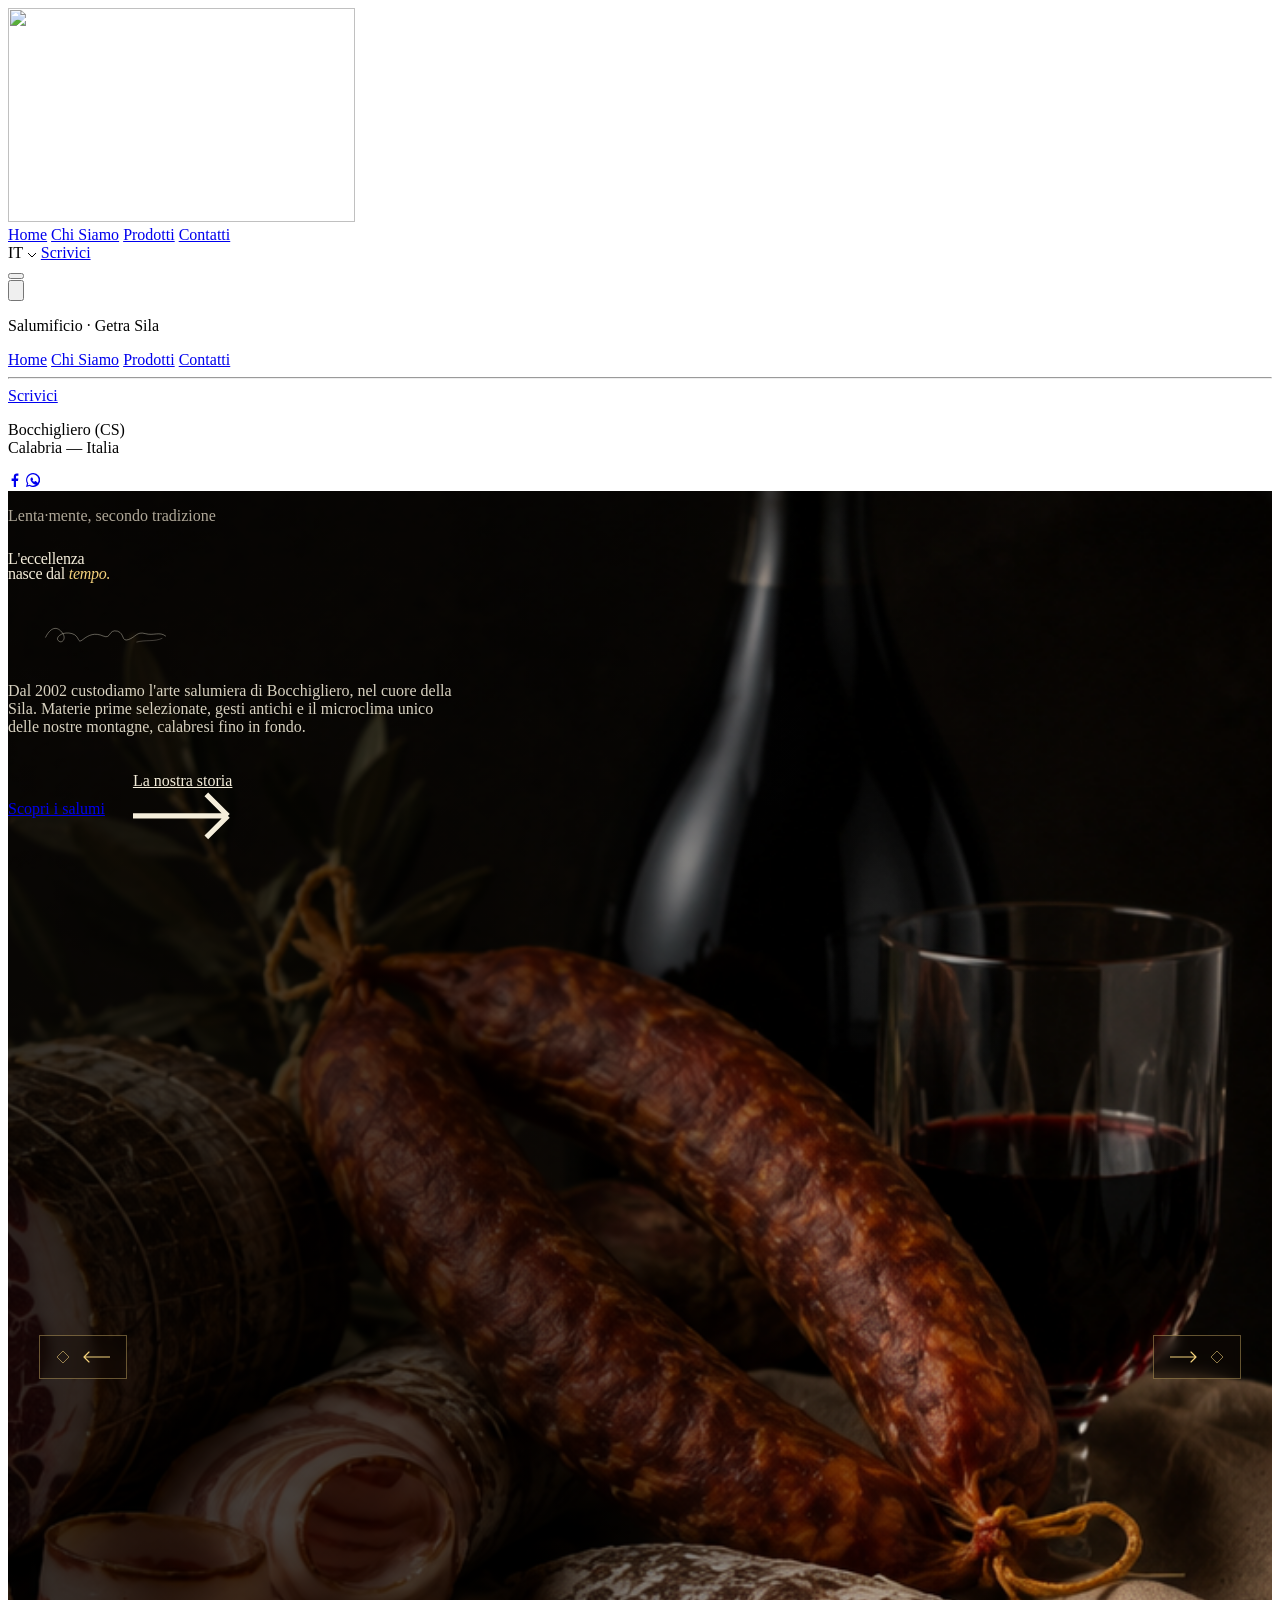
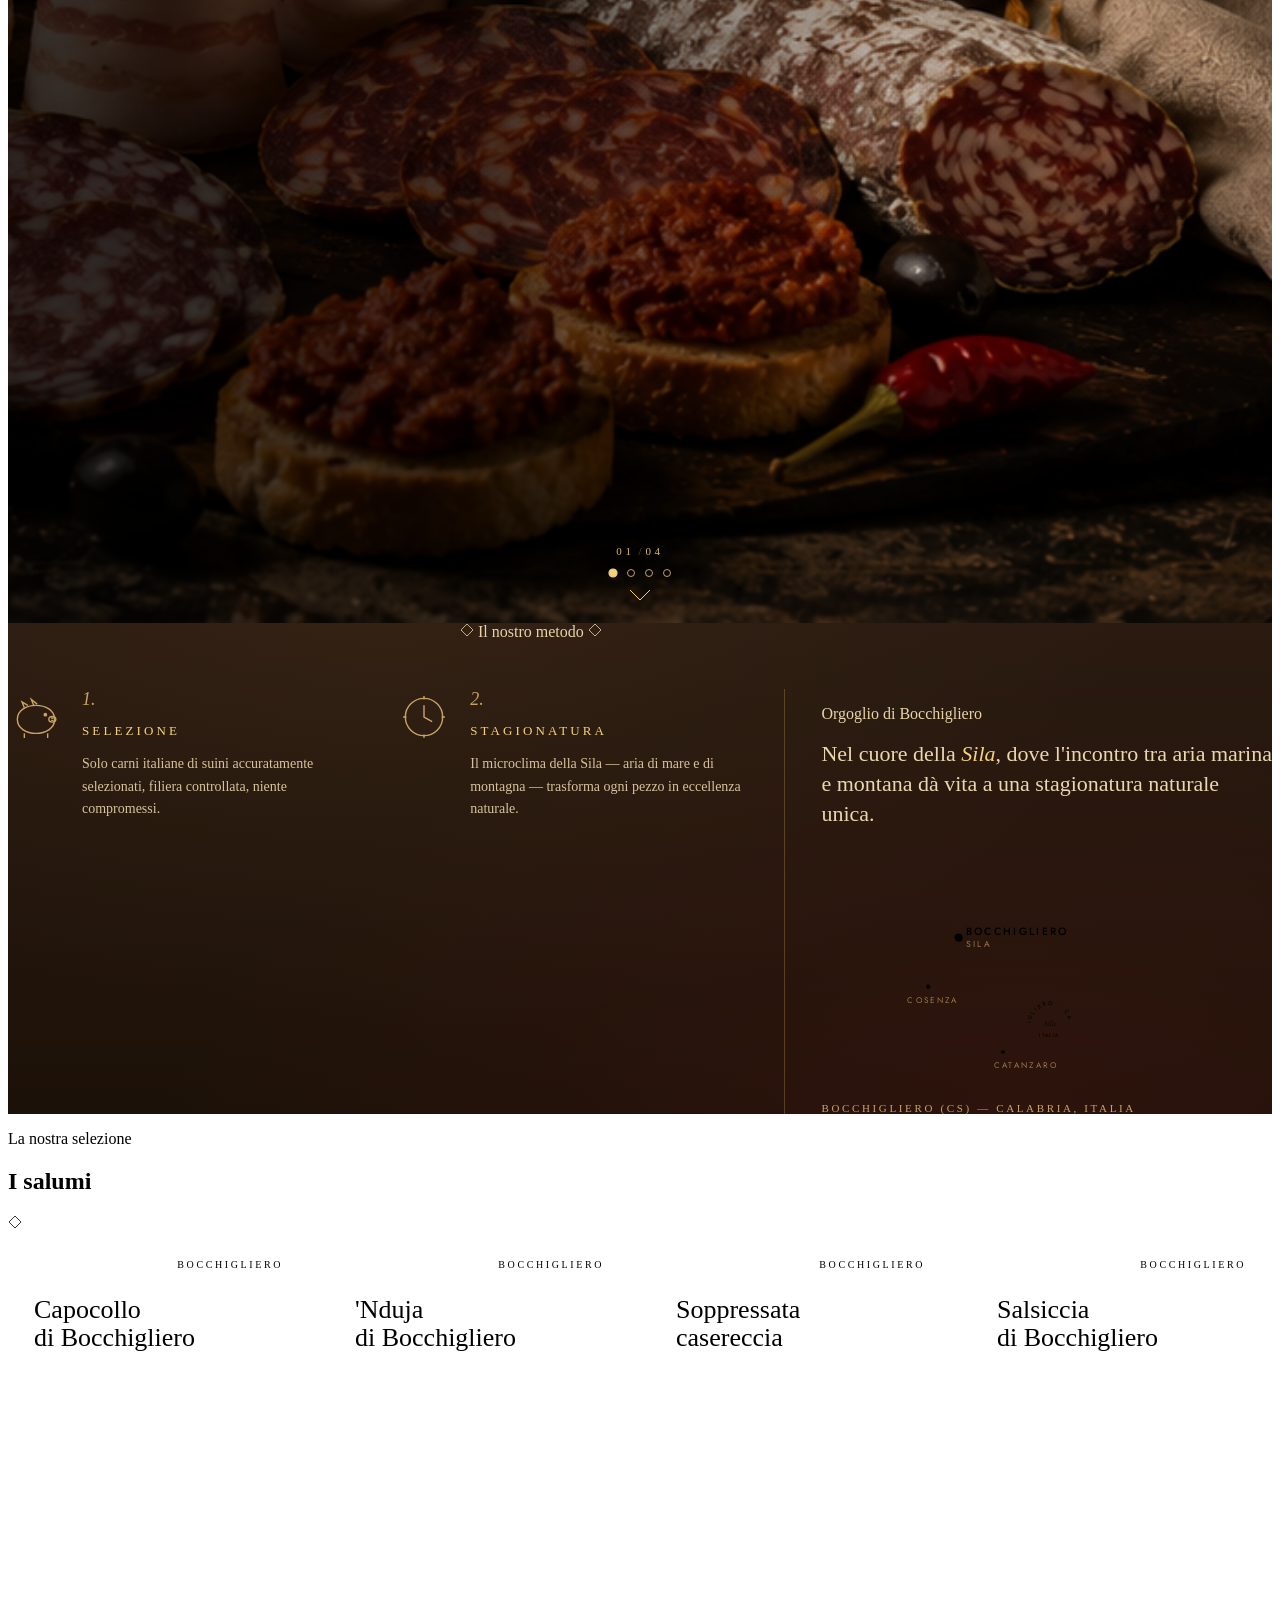
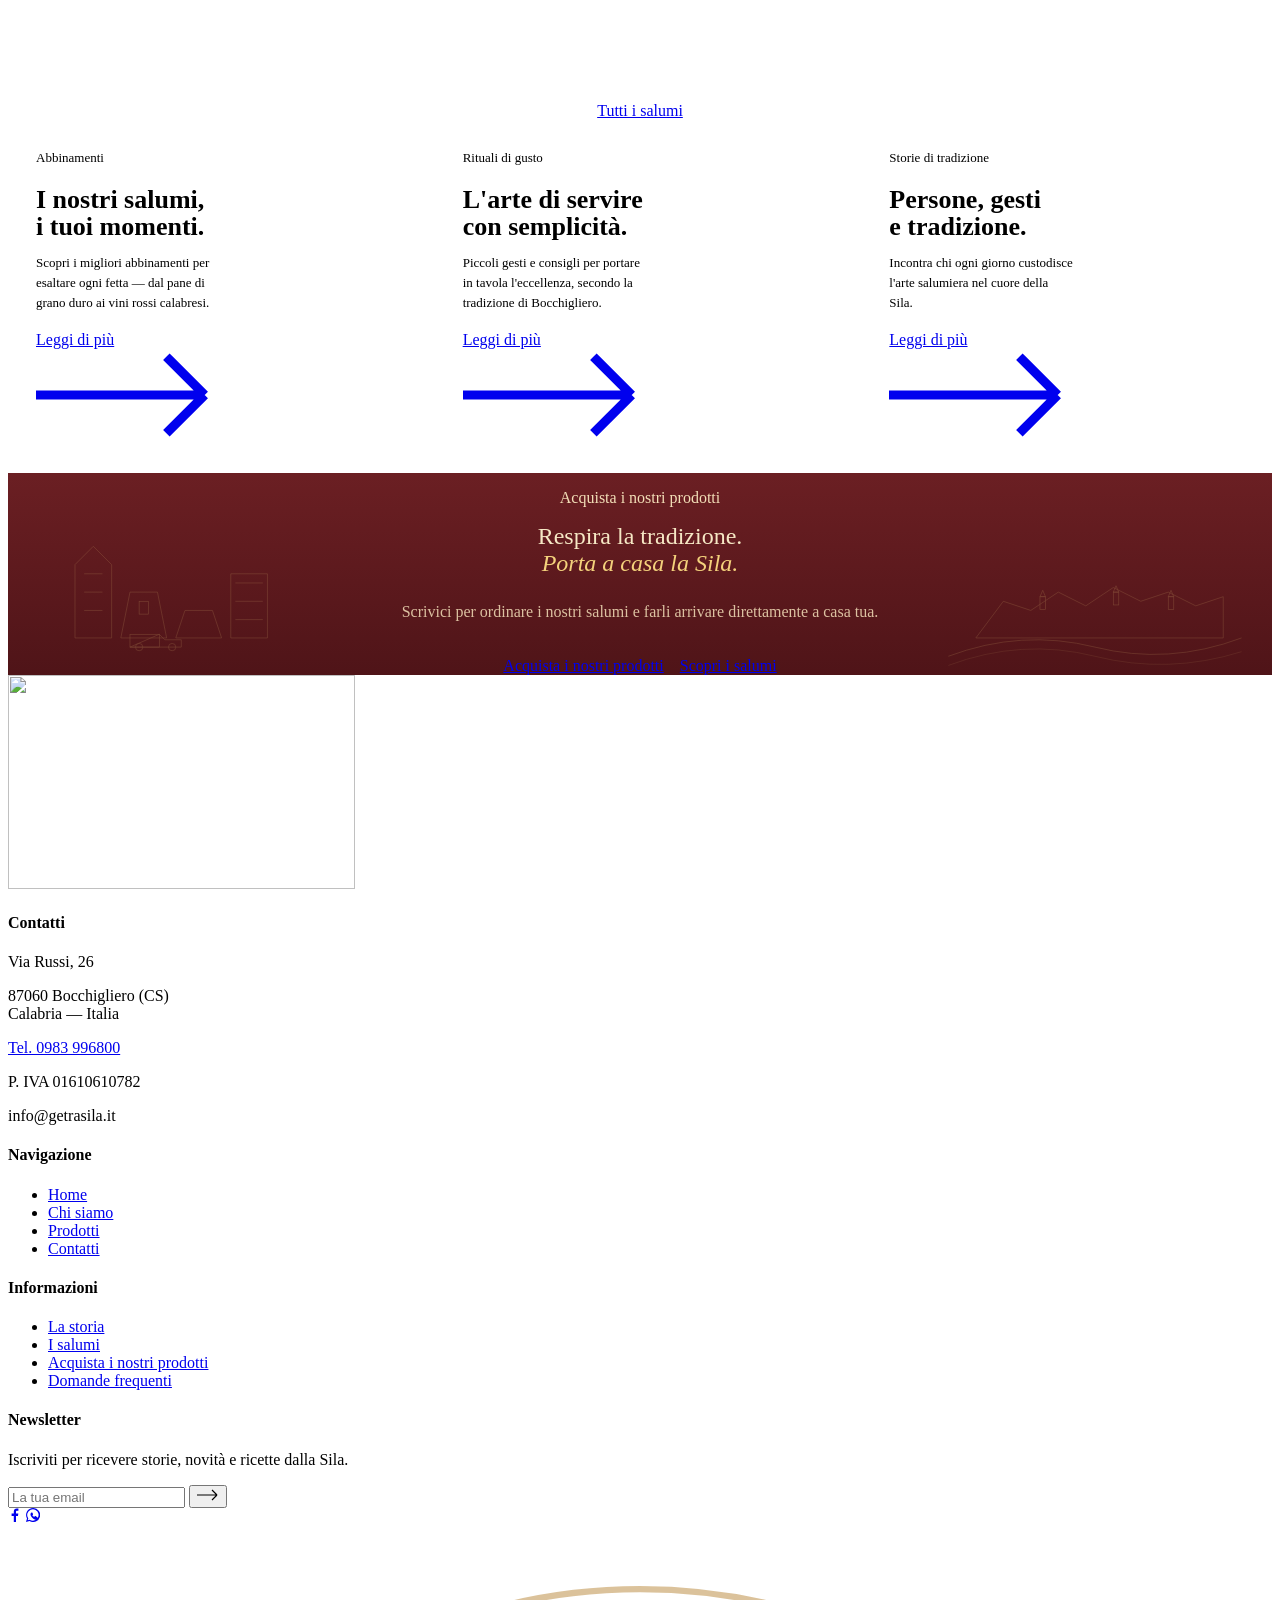
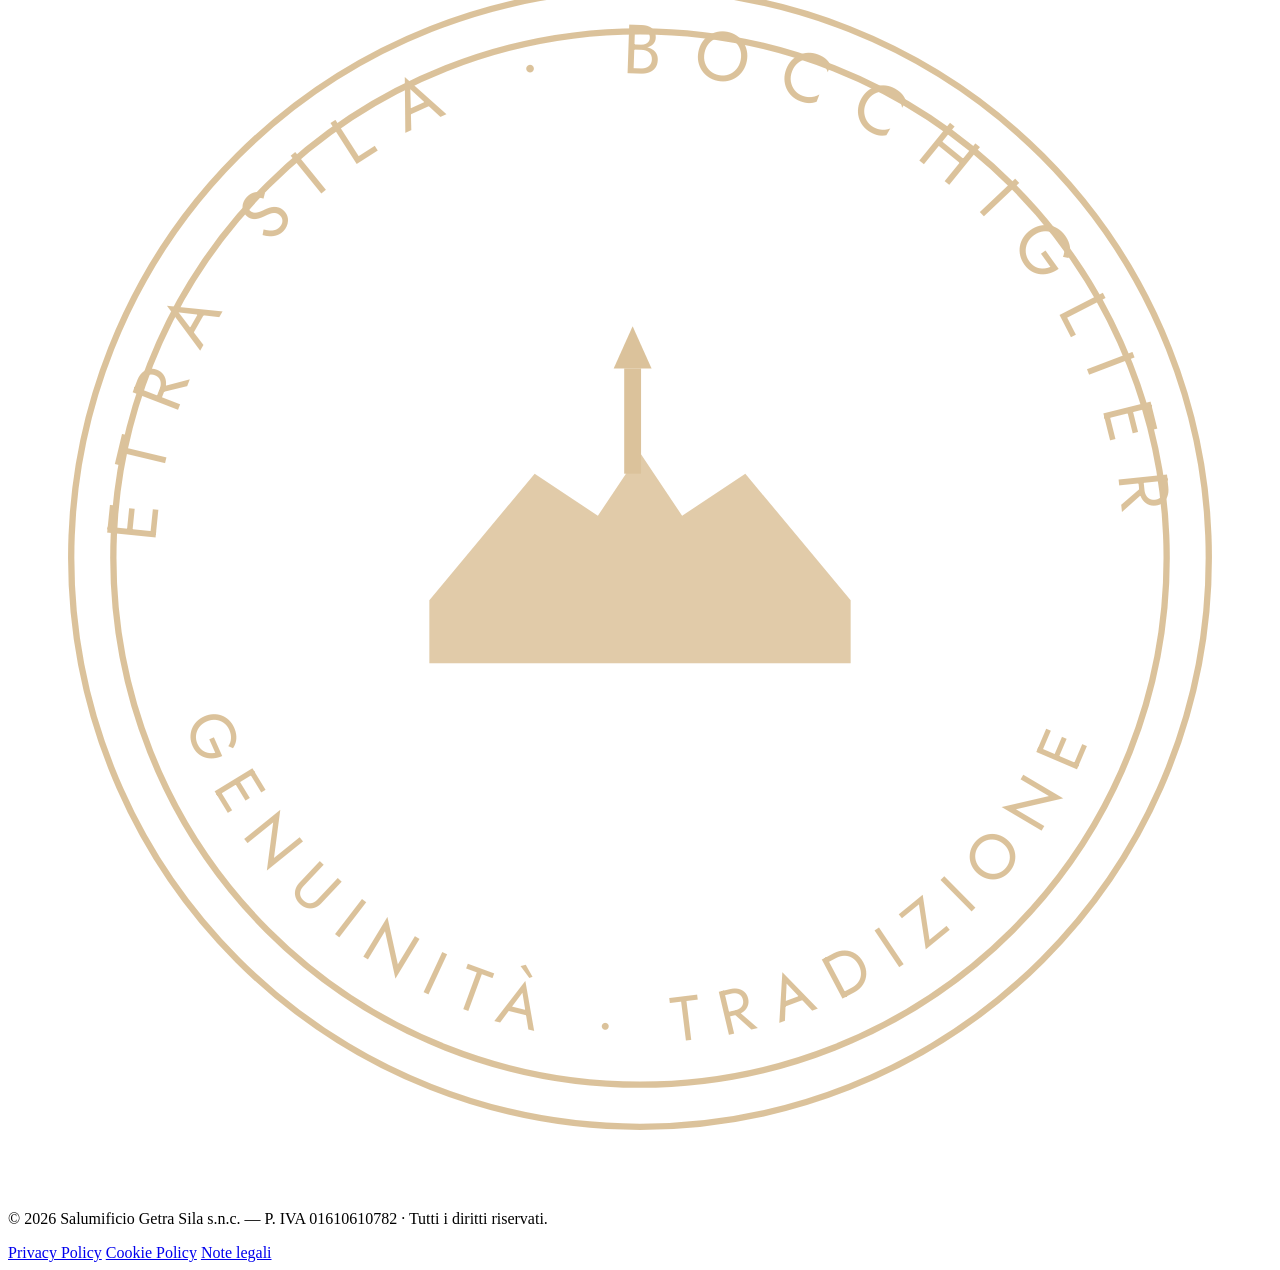
==== commit 6bb528f0: "Enhance hero section in index.html by adding a slider with multiple background images and navigation" ====
--- a/index.html
+++ b/index.html
@@ -94,7 +94,6 @@
     <p class="mobile-menu__addr">Bocchigliero (CS)<br/>Calabria — Italia</p>
     <div class="mobile-menu__socials">
       <a href="#" aria-label="Facebook"><svg width="14" height="14" viewBox="0 0 14 14" fill="currentColor"><path d="M8 14V8h2l.3-2.4H8V4c0-.7.2-1.2 1.2-1.2H10.4V.6C10.2.6 9.5.5 8.7.5c-1.7 0-2.9 1-2.9 3v2H3.6V8h2.2v6H8z"/></svg></a>
-      <a href="#" aria-label="Instagram"><svg width="14" height="14" viewBox="0 0 14 14" fill="none" stroke="currentColor" stroke-width="1.2"><rect x="1.5" y="1.5" width="11" height="11" rx="3"/><circle cx="7" cy="7" r="2.8"/><circle cx="10.4" cy="3.6" r="0.6" fill="currentColor"/></svg></a>
       <a href="https://wa.me/393452689712" target="_blank" rel="noopener noreferrer" aria-label="WhatsApp"><svg width="14" height="14" viewBox="0 0 14 14" fill="currentColor"><path d="M7 0a7 7 0 00-6 10.5L0 14l3.6-1A7 7 0 107 0zm0 12.7a5.7 5.7 0 01-3-.8l-.2-.1-2.1.5.6-2-.2-.2A5.7 5.7 0 117 12.7zm3.3-4.3l-.8-.4c-.2-.1-.4-.2-.5 0-.2.2-.6.7-.7.8 0 .1-.1.1-.3 0-.6-.3-1.1-.6-1.5-1.3-.1-.2 0-.3.1-.4 0-.1.2-.3.3-.4 0-.1 0-.2.1-.3 0-.1 0-.2 0-.3l-.5-1.2c-.2-.3-.3-.3-.4-.3h-.4c-.1 0-.3 0-.5.2-.2.2-.7.7-.7 1.6 0 1 .7 1.9.8 2 .1.2 1.4 2.2 3.4 3 1.6.6 1.9.5 2.3.5.3 0 1-.4 1.2-.8.1-.4.1-.8.1-.8 0-.1-.2-.1-.4-.2z"/></svg></a>
     </div>
   </div>
@@ -103,7 +102,13 @@
 <main>
 
 <!-- ========== HERO ========== -->
-<section class="hero" data-screen-label="Hero">
+<section class="hero" data-screen-label="Hero" data-hero-slider>
+  <div class="hero__slides" aria-hidden="true">
+    <div class="hero__slide is-active" style="background-image:url('img/hero/slide-1.png')"></div>
+    <div class="hero__slide" style="background-image:url('img/hero/slide-2.png')"></div>
+    <div class="hero__slide" style="background-image:url('img/hero/slide-3.png')"></div>
+    <div class="hero__slide" style="background-image:url('img/hero/slide-4.png')"></div>
+  </div>
   <div class="hero__inner">
     <div class="hero__copy">
       <p class="eyebrow">Lenta·mente, secondo tradizione</p>
@@ -119,7 +124,7 @@
       </div>
       <p class="lead hero__lead">
         Dal 2002 custodiamo l'arte salumiera di Bocchigliero, nel cuore
-        della Sila Greca. Materie prime selezionate, gesti antichi e il
+        della Sila. Materie prime selezionate, gesti antichi e il
         microclima unico delle nostre montagne, calabresi fino in fondo.
       </p>
       <div class="hero__ctas">
@@ -129,6 +134,33 @@
           <svg viewBox="0 0 24 12" fill="none"><path d="M0 6h22m0 0L17 1m5 5l-5 5" stroke="currentColor" stroke-width="1.2"/></svg>
         </a>
       </div>
+    </div>
+  </div>
+
+  <button type="button" class="hero__nav hero__nav--prev" aria-label="Foto precedente">
+    <span class="hero__nav-mark" aria-hidden="true">
+      <svg viewBox="0 0 14 14"><path d="M7 1l6 6-6 6-6-6z" fill="none" stroke="currentColor" stroke-width="0.8"/></svg>
+    </span>
+    <span class="hero__nav-arrow" aria-hidden="true">
+      <svg viewBox="0 0 28 12" fill="none"><path d="M28 6H2m0 0l5-5M2 6l5 5" stroke="currentColor" stroke-width="1.15" stroke-linecap="round" stroke-linejoin="round"/></svg>
+    </span>
+  </button>
+  <button type="button" class="hero__nav hero__nav--next" aria-label="Foto successiva">
+    <span class="hero__nav-arrow" aria-hidden="true">
+      <svg viewBox="0 0 28 12" fill="none"><path d="M0 6h26m0 0l-5-5m5 5l-5 5" stroke="currentColor" stroke-width="1.15" stroke-linecap="round" stroke-linejoin="round"/></svg>
+    </span>
+    <span class="hero__nav-mark" aria-hidden="true">
+      <svg viewBox="0 0 14 14"><path d="M7 1l6 6-6 6-6-6z" fill="none" stroke="currentColor" stroke-width="0.8"/></svg>
+    </span>
+  </button>
+
+  <div class="hero__pager">
+    <p class="hero__counter" aria-live="polite"><span data-hero-current>01</span><span class="hero__counter-sep">/</span><span>04</span></p>
+    <div class="hero__dots" role="tablist" aria-label="Foto hero">
+      <button type="button" class="hero__dot is-active" aria-label="Foto 1" aria-selected="true"></button>
+      <button type="button" class="hero__dot" aria-label="Foto 2" aria-selected="false"></button>
+      <button type="button" class="hero__dot" aria-label="Foto 3" aria-selected="false"></button>
+      <button type="button" class="hero__dot" aria-label="Foto 4" aria-selected="false"></button>
     </div>
   </div>
 
@@ -203,29 +235,6 @@
             Solo carni italiane di suini accuratamente selezionati,
             filiera controllata, niente compromessi.
           </p>
-          <p class="pillar__tag">✓ Filiera controllata</p>
-        </div>
-      </div>
-
-      <div class="pillar">
-        <div class="pillar__icon">
-          <!-- salt cone -->
-          <svg viewBox="0 0 48 48" fill="none" stroke="currentColor" stroke-width="1.2">
-            <path d="M24 8 L 36 38 L 12 38 Z"/>
-            <line x1="18" y1="26" x2="30" y2="26"/>
-            <circle cx="20" cy="32" r="0.8" fill="currentColor"/>
-            <circle cx="24" cy="34" r="0.8" fill="currentColor"/>
-            <circle cx="28" cy="32" r="0.8" fill="currentColor"/>
-          </svg>
-        </div>
-        <div>
-          <p class="pillar__num">2.</p>
-          <h3 class="pillar__title">Salatura</h3>
-          <p class="pillar__text">
-            Salatura a mano con sale marino. Un gesto antico,
-            ricette di famiglia tramandate dal 2002.
-          </p>
-          <p class="pillar__tag">✓ Ricette di famiglia</p>
         </div>
       </div>
 
@@ -242,13 +251,12 @@
           </svg>
         </div>
         <div>
-          <p class="pillar__num">3.</p>
+          <p class="pillar__num">2.</p>
           <h3 class="pillar__title">Stagionatura</h3>
           <p class="pillar__text">
             Il microclima della Sila — aria di mare e di montagna —
             trasforma ogni pezzo in eccellenza naturale.
           </p>
-          <p class="pillar__tag">✓ Tempo, aria, silenzio</p>
         </div>
       </div>
 
@@ -256,7 +264,7 @@
       <div class="territory">
         <p class="eyebrow eyebrow--gold">Orgoglio di Bocchigliero</p>
         <p class="territory__text">
-          Nel cuore della <em>Sila Greca</em>, dove l'incontro tra
+          Nel cuore della <em>Sila</em>, dove l'incontro tra
           aria marina e montana dà vita a una stagionatura naturale
           unica.
         </p>
@@ -273,7 +281,7 @@
               <circle cx="118" cy="76" r="3.5" fill="var(--wine)"/>
               <circle cx="118" cy="76" r="6" fill="none" stroke="var(--wine)" stroke-width="0.6"/>
               <text x="124" y="74" font-family="Jost" font-size="9" letter-spacing="2" fill="var(--gold-soft)" font-weight="500">BOCCHIGLIERO</text>
-              <text x="124" y="84" font-family="Jost" font-size="7.5" letter-spacing="2" fill="rgba(201,163,102,0.7)">SILA GRECA</text>
+              <text x="124" y="84" font-family="Jost" font-size="7.5" letter-spacing="2" fill="rgba(201,163,102,0.7)">SILA</text>
             </g>
             <g>
               <circle cx="92" cy="118" r="1.8" fill="var(--gold-soft)"/>
@@ -302,140 +310,12 @@
   </div>
 </section>
 
-<!-- ========== VALUES STRIP (light, sepia engravings) ========== -->
-<section class="strip">
-  <div class="strip__inner">
-    <div class="strip__item">
-      <svg viewBox="0 0 48 48" fill="none" stroke="currentColor" stroke-width="1.1">
-        <circle cx="24" cy="24" r="16"/>
-        <circle cx="24" cy="24" r="11"/>
-        <text x="24" y="22" text-anchor="middle" font-family="Cormorant Garamond" font-size="9" font-weight="600" fill="currentColor" stroke="none">+25</text>
-        <text x="24" y="30" text-anchor="middle" font-family="Jost" font-size="4.5" letter-spacing="1" fill="currentColor" stroke="none">ANNI</text>
-      </svg>
-      <p>Oltre 25 anni<br/>di tradizione</p>
-    </div>
-    <div class="strip__item">
-      <svg viewBox="0 0 48 48" fill="none" stroke="currentColor" stroke-width="1.1">
-        <path d="M16 14 Q 24 4, 32 14 Q 36 22, 30 30 Q 24 38, 18 30 Q 12 22, 16 14 Z"/>
-        <path d="M24 12 V 30" />
-        <path d="M 20 18 Q 24 22, 28 18" />
-      </svg>
-      <p>Senza glutine<br/>e senza lattosio</p>
-    </div>
-    <div class="strip__item">
-      <svg viewBox="0 0 48 48" fill="none" stroke="currentColor" stroke-width="1.1">
-        <path d="M24 8 C 14 16, 12 28, 24 40 C 36 28, 34 16, 24 8 Z"/>
-        <path d="M24 14 V 36"/>
-        <path d="M24 20 L 19 23"/>
-        <path d="M24 26 L 30 22"/>
-        <path d="M24 32 L 19 29"/>
-      </svg>
-      <p>Senza coloranti<br/>né conservanti</p>
-    </div>
-    <div class="strip__item">
-      <svg viewBox="0 0 48 48" fill="none" stroke="currentColor" stroke-width="1.1">
-        <path d="M8 36 L 24 14 L 40 36 Z"/>
-        <path d="M14 36 V 30 H 20 V 36"/>
-        <path d="M28 30 H 34 V 36"/>
-        <line x1="24" y1="14" x2="24" y2="10"/>
-      </svg>
-      <p>Stagionatura naturale<br/>nelle cantine di Sila</p>
-    </div>
-  </div>
-</section>
-
-<!-- ========== STORIA PREVIEW ========== -->
-<section class="storia-preview" data-screen-label="Storia preview">
-  <div class="storia-preview__inner">
-    <div class="storia-preview__art">
-      <image-slot id="storia-preview" shape="rect" src="img/prodotti/norcinaro.png" placeholder="Lino Parrilla in laboratorio · gesto artigiano"></image-slot>
-      <div class="storia-preview__caption">
-        <p class="eyebrow eyebrow--mute">Lino Parrilla</p>
-        <p class="eyebrow eyebrow--mute" style="color:var(--ink-faint)">Fondatore</p>
-      </div>
-    </div>
-    <div class="storia-preview__copy">
-      <p class="eyebrow">La nostra storia</p>
-      <h2>
-        Un sapere che<br/>
-        attraversa il <em>tempo.</em>
-      </h2>
-      <p class="lead">
-        Tutto ebbe inizio dal sogno di Lino Parrilla, profondamente
-        legato a Bocchigliero e alla tradizione norcina della Sila Greca.
-        Nel 2002 nasce <em>Getra</em> — <em>Ge</em>nuinità e <em>Tra</em>dizione —
-        due valori che guidano ogni nostro gesto.
-      </p>
-      <blockquote class="quote">
-        <p>"Il tempo non si ferma.<br/>Noi impariamo ad aspettarlo."</p>
-        <p class="quote__sig script">Lino Parrilla</p>
-        <p class="quote__role">— Fondatore —</p>
-      </blockquote>
-
-      <div class="storia-stats">
-        <div class="stat">
-          <svg viewBox="0 0 32 32" fill="none" stroke="currentColor" stroke-width="1.1">
-            <circle cx="10" cy="12" r="3.5"/><circle cx="22" cy="12" r="3.5"/><circle cx="16" cy="20" r="3.5"/>
-            <path d="M5 26 c 1 -3, 4 -4, 5 -4 M22 22 c 1 0, 4 1, 5 4 M11 28 c 1 -2, 9 -2, 10 0"/>
-          </svg>
-          <p class="stat__num">2</p>
-          <p class="stat__label">Generazioni</p>
-          <p class="stat__cap">La famiglia Parrilla,<br/>oggi e domani.</p>
-        </div>
-        <div class="stat">
-          <svg viewBox="0 0 32 32" fill="none" stroke="currentColor" stroke-width="1.1">
-            <path d="M4 24 L 10 14 L 14 18 L 20 10 L 24 16 L 28 24 Z"/>
-            <rect x="14.5" y="6" width="1.2" height="6"/>
-            <polygon points="13.8,6 15.1,3 16.4,6"/>
-          </svg>
-          <p class="stat__num script">Sila</p>
-          <p class="stat__label">Il nostro territorio</p>
-          <p class="stat__cap">Dove l'aria di mare<br/>incontra la montagna.</p>
-        </div>
-        <div class="stat">
-          <svg viewBox="0 0 32 32" fill="none" stroke="currentColor" stroke-width="1.1">
-            <circle cx="16" cy="16" r="11"/>
-            <path d="M16 9 V 16 L 21 19"/>
-          </svg>
-          <p class="stat__num">90<span style="font-size:0.5em; vertical-align: super;">+</span></p>
-          <p class="stat__label">Giorni di stagionatura</p>
-          <p class="stat__cap">Il tempo necessario<br/>per profondità e aroma.</p>
-        </div>
-      </div>
-
-      <a href="/chi-siamo" class="link-arrow" style="margin-top: 32px;">
-        Scopri la nostra storia
-        <svg viewBox="0 0 24 12" fill="none"><path d="M0 6h22m0 0L17 1m5 5l-5 5" stroke="currentColor" stroke-width="1.2"/></svg>
-      </a>
-    </div>
-  </div>
-
-  <!-- side botanical -->
-  <svg class="botanical" style="top: 80px; left: 0; width: 180px;" viewBox="0 0 180 320" fill="none">
-    <g stroke="var(--sepia)" stroke-width="0.6">
-      <path d="M 30 10 Q 60 80, 50 160 Q 40 240, 70 310"/>
-      <g fill="var(--sepia)" stroke="none" opacity="0.6">
-        <ellipse cx="46" cy="60" rx="14" ry="5" transform="rotate(35 46 60)"/>
-        <ellipse cx="58" cy="100" rx="14" ry="5" transform="rotate(-15 58 100)"/>
-        <ellipse cx="42" cy="140" rx="14" ry="5" transform="rotate(40 42 140)"/>
-        <ellipse cx="56" cy="180" rx="14" ry="5" transform="rotate(-20 56 180)"/>
-        <ellipse cx="44" cy="220" rx="14" ry="5" transform="rotate(35 44 220)"/>
-        <ellipse cx="60" cy="260" rx="14" ry="5" transform="rotate(-10 60 260)"/>
-      </g>
-    </g>
-  </svg>
-</section>
-
 <!-- ========== I SALUMI PREVIEW ========== -->
 <section class="salumi-preview" data-screen-label="Salumi preview">
   <div class="salumi-preview__inner">
     <div class="section-head">
       <p class="eyebrow">La nostra selezione</p>
       <h2>I salumi</h2>
-      <p class="lead">
-        Ogni salume nasce da gesti antichi, materie prime eccellenti
-        e un tempo che non ha mai smesso di fare la differenza.
-      </p>
       <div class="diamond-divider" style="width: 100%; max-width: 240px; margin-top: 12px;">
         <svg width="14" height="14" viewBox="0 0 14 14"><path d="M7 1l6 6-6 6-6-6z" stroke="currentColor" stroke-width="0.8" fill="none"/></svg>
       </div>
@@ -444,62 +324,34 @@
     <div class="salumi-grid">
       <article class="prod-card card--ornate">
         <div class="prod-card__head">
-          <p class="prod-card__kicker">Il decano</p>
-          <span class="seal seal--dop" aria-label="Tipico calabrese">
-            <svg viewBox="0 0 40 40"><circle cx="20" cy="20" r="18" fill="#a4222e"/><circle cx="20" cy="20" r="14" fill="#f1c14a"/><text x="20" y="18" text-anchor="middle" font-family="Jost" font-size="6" font-weight="600" fill="#a4222e">SILA</text><text x="20" y="26" text-anchor="middle" font-family="Jost" font-size="4" fill="#a4222e">CALABRIA</text></svg>
-          </span>
+          <p class="prod-card__place">Bocchigliero</p>
         </div>
         <h3 class="prod-card__title">Capocollo<br/>di Bocchigliero</h3>
         <image-slot id="prod-capocollo" shape="rect" src="img/prodotti/capocollo.png" placeholder="Capocollo intero e affettato"></image-slot>
-        <div class="prod-card__foot">
-          <p class="prod-card__meta">Stagionatura 90+ giorni</p>
-          <p class="prod-card__var">Pepe nero · Pepe rosso</p>
-        </div>
       </article>
 
       <article class="prod-card card--ornate">
         <div class="prod-card__head">
-          <p class="prod-card__kicker">Il simbolo</p>
-          <span class="seal seal--dop">
-            <svg viewBox="0 0 40 40"><circle cx="20" cy="20" r="18" fill="#a4222e"/><circle cx="20" cy="20" r="14" fill="#f1c14a"/><text x="20" y="18" text-anchor="middle" font-family="Jost" font-size="6" font-weight="600" fill="#a4222e">SILA</text><text x="20" y="26" text-anchor="middle" font-family="Jost" font-size="4" fill="#a4222e">CALABRIA</text></svg>
-          </span>
+          <p class="prod-card__place">Bocchigliero</p>
         </div>
-        <h3 class="prod-card__title">'Nduja<br/>Getra Sila</h3>
+        <h3 class="prod-card__title">'Nduja<br/>di Bocchigliero</h3>
         <image-slot id="prod-nduja" shape="rect" src="img/prodotti/nduja.png" placeholder="'Nduja morbida e spalmabile"></image-slot>
-        <div class="prod-card__foot">
-          <p class="prod-card__meta">Stagionatura tradizionale</p>
-          <p class="prod-card__var">Peperoncino calabrese</p>
-        </div>
       </article>
 
       <article class="prod-card card--ornate">
         <div class="prod-card__head">
-          <p class="prod-card__kicker">Il sapore di festa</p>
-          <span class="seal seal--region">
-            <svg viewBox="0 0 40 40"><circle cx="20" cy="20" r="18" fill="#1e6e3c"/><circle cx="20" cy="20" r="14" fill="#fff8dd"/><text x="20" y="18" text-anchor="middle" font-family="Jost" font-size="5.5" font-weight="600" fill="#1e6e3c">TIPICO</text><text x="20" y="26" text-anchor="middle" font-family="Jost" font-size="4" fill="#1e6e3c">BOCCHIGLIERO</text></svg>
-          </span>
+          <p class="prod-card__place">Bocchigliero</p>
         </div>
         <h3 class="prod-card__title">Soppressata<br/>casereccia</h3>
         <image-slot id="prod-soppressata" shape="rect" src="img/prodotti/sopressata-caserecca.png" placeholder="Soppressata pressata, ricetta di famiglia"></image-slot>
-        <div class="prod-card__foot">
-          <p class="prod-card__meta">Stagionatura 45–50 giorni</p>
-          <p class="prod-card__var">Dolce · Piccante · Bombata</p>
-        </div>
       </article>
 
       <article class="prod-card card--ornate">
         <div class="prod-card__head">
-          <p class="prod-card__kicker">La festa contadina</p>
-          <span class="seal seal--region">
-            <svg viewBox="0 0 40 40"><circle cx="20" cy="20" r="18" fill="#1e6e3c"/><circle cx="20" cy="20" r="14" fill="#fff8dd"/><text x="20" y="18" text-anchor="middle" font-family="Jost" font-size="5.5" font-weight="600" fill="#1e6e3c">TIPICO</text><text x="20" y="26" text-anchor="middle" font-family="Jost" font-size="4" fill="#1e6e3c">BOCCHIGLIERO</text></svg>
-          </span>
+          <p class="prod-card__place">Bocchigliero</p>
         </div>
-        <h3 class="prod-card__title">Salsiccia<br/>"a ferro di cavallo"</h3>
+        <h3 class="prod-card__title">Salsiccia<br/>di Bocchigliero</h3>
         <image-slot id="prod-salsiccia" shape="rect" src="img/prodotti/salsicce-cavallo.png" placeholder="Salsiccia legata a mano"></image-slot>
-        <div class="prod-card__foot">
-          <p class="prod-card__meta">Budello naturale</p>
-          <p class="prod-card__var">Dolce · Piccante</p>
-        </div>
       </article>
     </div>
 
@@ -538,7 +390,7 @@
       <div class="ed-card__copy">
         <p class="eyebrow">Storie di tradizione</p>
         <h3>Persone, gesti<br/>e tradizione.</h3>
-        <p>Incontra chi ogni giorno custodisce l'arte salumiera nel cuore della Sila Greca.</p>
+        <p>Incontra chi ogni giorno custodisce l'arte salumiera nel cuore della Sila.</p>
         <a href="/chi-siamo" class="link-arrow">Leggi di più
           <svg viewBox="0 0 24 12" fill="none"><path d="M0 6h22m0 0L17 1m5 5l-5 5" stroke="currentColor" stroke-width="1.2"/></svg>
         </a>
@@ -587,18 +439,17 @@
   </svg>
 
   <div class="cta-band__inner">
-    <p class="eyebrow eyebrow--gold">Vieni a trovarci</p>
+    <p class="eyebrow eyebrow--gold">Acquista i nostri prodotti</p>
     <h2>
       Respira la tradizione.<br/>
       <em>Porta a casa la Sila.</em>
     </h2>
     <p class="cta-band__lead">
-      Ti aspettiamo a Bocchigliero, nel cuore della Sila Greca,
-      oppure scrivici per ordinare i nostri salumi e farli arrivare
+      Scrivici per ordinare i nostri salumi e farli arrivare
       direttamente a casa tua.
     </p>
     <div class="cta-band__ctas">
-      <a href="/contatti" class="btn btn--cream">Vieni a trovarci</a>
+      <a href="/contatti" class="btn btn--cream">Acquista i nostri prodotti</a>
       <a href="/prodotti" class="btn">Scopri i salumi</a>
     </div>
   </div>
@@ -618,9 +469,8 @@
       <h4>Contatti</h4>
       <p>Via Russi, 26</p>
       <p>87060 Bocchigliero (CS)<br/>Calabria — Italia</p>
-      <p style="margin-top: 12px;"><a href="tel:+390983996800">0983 996800</a></p>
-      <p><a href="tel:+393339092463">333 909 2463</a></p>
-      <p><a href="tel:+393452689712">345 268 9712</a></p>
+      <p style="margin-top: 12px;"><a href="tel:+390983996800">Tel. 0983 996800</a></p>
+      <p>P. IVA 01610610782</p>
       <p>info@getrasila.it</p>
     </div>
     <div class="footer-col">
@@ -637,7 +487,7 @@
       <ul>
         <li><a href="/chi-siamo">La storia</a></li>
         <li><a href="/prodotti">I salumi</a></li>
-        <li><a href="/contatti">Vieni a trovarci</a></li>
+        <li><a href="/contatti">Acquista i nostri prodotti</a></li>
         <li><a href="/contatti">Domande frequenti</a></li>
       </ul>
     </div>
@@ -652,7 +502,6 @@
       </form>
       <div class="socials">
         <a href="#" aria-label="Facebook"><svg width="14" height="14" viewBox="0 0 14 14" fill="currentColor"><path d="M8 14V8h2l.3-2.4H8V4c0-.7.2-1.2 1.2-1.2H10.4V.6C10.2.6 9.5.5 8.7.5c-1.7 0-2.9 1-2.9 3v2H3.6V8h2.2v6H8z"/></svg></a>
-        <a href="#" aria-label="Instagram"><svg width="14" height="14" viewBox="0 0 14 14" fill="none" stroke="currentColor" stroke-width="1.2"><rect x="1.5" y="1.5" width="11" height="11" rx="3"/><circle cx="7" cy="7" r="2.8"/><circle cx="10.4" cy="3.6" r="0.6" fill="currentColor"/></svg></a>
         <a href="https://wa.me/393452689712" target="_blank" rel="noopener noreferrer" aria-label="WhatsApp"><svg width="14" height="14" viewBox="0 0 14 14" fill="currentColor"><path d="M7 0a7 7 0 00-6 10.5L0 14l3.6-1A7 7 0 107 0zm0 12.7a5.7 5.7 0 01-3-.8l-.2-.1-2.1.5.6-2-.2-.2A5.7 5.7 0 117 12.7zm3.3-4.3l-.8-.4c-.2-.1-.4-.2-.5 0-.2.2-.6.7-.7.8 0 .1-.1.1-.3 0-.6-.3-1.1-.6-1.5-1.3-.1-.2 0-.3.1-.4 0-.1.2-.3.3-.4 0-.1 0-.2.1-.3 0-.1 0-.2 0-.3l-.5-1.2c-.2-.3-.3-.3-.4-.3h-.4c-.1 0-.3 0-.5.2-.2.2-.7.7-.7 1.6 0 1 .7 1.9.8 2 .1.2 1.4 2.2 3.4 3 1.6.6 1.9.5 2.3.5.3 0 1-.4 1.2-.8.1-.4.1-.8.1-.8 0-.1-.2-.1-.4-.2z"/></svg></a>
       </div>
     </div>
@@ -699,10 +548,25 @@
   .hero {
     position: relative;
     min-height: calc(100vh - var(--topbar-h));
-    background: url('img/prodotti/hero.png') center right / cover no-repeat;
     overflow: hidden;
     padding-bottom: 110px;
-  }
+    background: #1c1108;
+  }
+  .hero__slides {
+    position: absolute;
+    inset: 0;
+    z-index: 0;
+  }
+  .hero__slide {
+    position: absolute;
+    inset: 0;
+    background-position: center right;
+    background-size: cover;
+    background-repeat: no-repeat;
+    opacity: 0;
+    transition: opacity 1.1s ease;
+  }
+  .hero__slide.is-active { opacity: 1; }
   .hero::before {
     content: "";
     position: absolute;
@@ -747,9 +611,108 @@
   .hero .link-arrow:hover { color: #fff; border-color: #fff; }
   .hero__ctas { display: flex; gap: 28px; align-items: center; margin-top: 36px; flex-wrap: wrap; }
 
+  .hero__nav {
+    position: absolute;
+    top: 50%;
+    z-index: 5;
+    transform: translateY(-50%);
+    display: inline-flex;
+    align-items: center;
+    gap: 12px;
+    padding: 14px 16px;
+    margin: 0;
+    border: 1px solid rgba(244, 210, 124, 0.38);
+    background: rgba(18, 10, 6, 0.42);
+    color: #f4d27c;
+    cursor: pointer;
+    backdrop-filter: blur(6px);
+    -webkit-backdrop-filter: blur(6px);
+    transition: border-color 0.25s ease, background 0.25s ease, color 0.25s ease, transform 0.25s ease;
+  }
+  .hero__nav--prev { left: clamp(12px, 2.4vw, 36px); }
+  .hero__nav--next { right: clamp(12px, 2.4vw, 36px); }
+  .hero__nav-mark {
+    display: grid;
+    place-items: center;
+    width: 14px;
+    height: 14px;
+    opacity: 0.7;
+    transition: opacity 0.25s ease, transform 0.25s ease;
+  }
+  .hero__nav-mark svg { width: 14px; height: 14px; display: block; }
+  .hero__nav-arrow {
+    display: block;
+    width: 28px;
+    height: 12px;
+    transition: transform 0.28s ease;
+  }
+  .hero__nav-arrow svg { width: 100%; height: 100%; display: block; }
+  .hero__nav:hover,
+  .hero__nav:focus-visible {
+    border-color: rgba(244, 210, 124, 0.85);
+    background: rgba(18, 10, 6, 0.62);
+    color: #f8e2a4;
+    outline: none;
+  }
+  .hero__nav--prev:hover .hero__nav-arrow,
+  .hero__nav--prev:focus-visible .hero__nav-arrow { transform: translateX(-4px); }
+  .hero__nav--next:hover .hero__nav-arrow,
+  .hero__nav--next:focus-visible .hero__nav-arrow { transform: translateX(4px); }
+  .hero__nav:hover .hero__nav-mark,
+  .hero__nav:focus-visible .hero__nav-mark { opacity: 1; }
+
+  .hero__pager {
+    position: absolute;
+    bottom: 46px;
+    left: 50%;
+    transform: translateX(-50%);
+    z-index: 4;
+    display: flex;
+    flex-direction: column;
+    align-items: center;
+    gap: 12px;
+  }
+  .hero__counter {
+    margin: 0;
+    font-family: var(--ff-label);
+    font-size: 11px;
+    letter-spacing: 0.34em;
+    text-transform: uppercase;
+    color: rgba(244, 210, 124, 0.88);
+  }
+  .hero__counter-sep {
+    margin: 0 0.35em;
+    opacity: 0.45;
+    letter-spacing: 0;
+  }
+  .hero__dots {
+    display: flex;
+    gap: 10px;
+  }
+  .hero__dot {
+    width: 8px;
+    height: 8px;
+    padding: 0;
+    border: 1px solid rgba(244, 210, 124, 0.75);
+    border-radius: 50%;
+    background: transparent;
+    cursor: pointer;
+    transition: background 0.25s ease, border-color 0.25s ease, transform 0.25s ease;
+  }
+  .hero__dot.is-active {
+    background: #f4d27c;
+    border-color: #f4d27c;
+    transform: scale(1.15);
+  }
+  .hero__dot:hover,
+  .hero__dot:focus-visible {
+    border-color: #f8e2a4;
+    outline: none;
+  }
+
   .hero__scroll {
     position: absolute;
-    bottom: 22px; left: 50%; transform: translateX(-50%);
+    bottom: 16px; left: 50%; transform: translateX(-50%);
     z-index: 4;
     color: #f4d27c;
   }
@@ -774,7 +737,7 @@
   .method__head { margin-bottom: 48px; }
   .method__grid {
     display: grid;
-    grid-template-columns: repeat(3, 1fr) 1.4fr;
+    grid-template-columns: 1fr 1fr 1.4fr;
     gap: 40px;
   }
   .pillar {
@@ -807,14 +770,6 @@
     font-size: 14px;
     color: #d6c39e;
     line-height: 1.6;
-    margin: 0 0 16px;
-  }
-  .pillar__tag {
-    font-family: var(--ff-label);
-    font-size: 11px;
-    color: #c9a366;
-    letter-spacing: 0.18em;
-    text-transform: uppercase;
     margin: 0;
   }
   .territory {
@@ -839,128 +794,6 @@
     margin: 0;
   }
 
-  /* ===== Strip ===== */
-  .strip {
-    background: var(--bg-cream);
-    padding: 36px var(--gutter);
-    border-top: 1px solid var(--sepia-line);
-    border-bottom: 1px solid var(--sepia-line);
-  }
-  .strip__inner {
-    max-width: var(--maxw); margin: 0 auto;
-    display: grid;
-    grid-template-columns: repeat(4, 1fr);
-    gap: 36px;
-  }
-  .strip__item {
-    display: flex; align-items: center; gap: 18px;
-    color: var(--ink-soft);
-  }
-  .strip__item svg { width: 48px; height: 48px; color: var(--sepia); flex: 0 0 48px; }
-  .strip__item p {
-    margin: 0;
-    font-family: var(--ff-label);
-    font-size: 12px;
-    letter-spacing: 0.22em;
-    text-transform: uppercase;
-    line-height: 1.5;
-  }
-
-  /* ===== Storia preview ===== */
-  .storia-preview {
-    padding: clamp(80px, 9vw, 140px) var(--gutter);
-    background: var(--bg-cream);
-    position: relative;
-    overflow: hidden;
-  }
-  .storia-preview__inner {
-    max-width: var(--maxw); margin: 0 auto;
-    display: grid;
-    grid-template-columns: 1fr 1.05fr;
-    gap: clamp(40px, 5vw, 96px);
-    align-items: center;
-    position: relative;
-    z-index: 2;
-  }
-  .storia-preview__art {
-    position: relative;
-    height: 640px;
-    background: #1c1108;
-  }
-  .storia-preview__art image-slot { width: 100%; height: 100%; }
-  .storia-preview__caption {
-    position: absolute;
-    bottom: 24px; left: 24px;
-    color: #ead7af;
-    background: rgba(20, 12, 6, 0.75);
-    padding: 14px 18px;
-    border-left: 2px solid var(--gold-soft);
-  }
-  .storia-preview__caption .eyebrow { color: #d6b87a; }
-  .storia-preview__copy h2 { margin: 16px 0 24px; }
-  .storia-preview__copy h2 em { color: var(--wine); }
-  .quote {
-    margin: 36px 0 16px;
-    padding: 0;
-    border: 0;
-    color: var(--ink-soft);
-  }
-  .quote p:first-child {
-    font-family: var(--ff-display);
-    font-style: italic;
-    font-size: 22px;
-    line-height: 1.5;
-    margin: 0 0 12px;
-  }
-  .quote__sig {
-    font-size: 36px;
-    line-height: 1;
-    margin: 18px 0 4px;
-    color: var(--ink);
-  }
-  .quote__role {
-    font-family: var(--ff-label);
-    font-size: 10px;
-    letter-spacing: 0.3em;
-    text-transform: uppercase;
-    color: var(--ink-mute);
-    margin: 0;
-  }
-
-  .storia-stats {
-    margin-top: 40px;
-    display: grid;
-    grid-template-columns: repeat(3, 1fr);
-    gap: 24px;
-    border-top: 1px solid var(--sepia-line);
-    padding-top: 32px;
-  }
-  .stat { text-align: center; }
-  .stat svg { width: 32px; height: 32px; color: var(--sepia); margin-bottom: 8px; }
-  .stat__num {
-    font-family: var(--ff-display);
-    font-size: 48px;
-    font-weight: 500;
-    line-height: 1;
-    margin: 0 0 6px;
-    color: var(--ink);
-  }
-  .stat__num.script { font-size: 56px; line-height: 0.9; color: var(--wine); }
-  .stat__label {
-    font-family: var(--ff-label);
-    font-size: 10px;
-    letter-spacing: 0.3em;
-    text-transform: uppercase;
-    color: var(--ink-mute);
-    margin: 0 0 8px;
-  }
-  .stat__cap {
-    font-size: 13px;
-    color: var(--ink-mute);
-    margin: 0;
-    line-height: 1.45;
-  }
-
   /* ===== Salumi preview ===== */
   .salumi-preview {
     padding: clamp(80px, 9vw, 140px) var(--gutter);
@@ -984,11 +817,13 @@
   }
   .prod-card.card--ornate::before { --bk-len: 18px; inset: 8px; }
   .prod-card__head {
-    display: flex; justify-content: space-between; align-items: flex-start;
+    display: flex;
+    justify-content: flex-end;
+    align-items: flex-start;
     border-bottom: 1px solid var(--sepia-line);
     padding-bottom: 12px;
   }
-  .prod-card__kicker {
+  .prod-card__place {
     font-family: var(--ff-label);
     font-size: 10px;
     letter-spacing: 0.26em;
@@ -996,8 +831,6 @@
     color: var(--wine);
     margin: 0;
   }
-  .seal { display: inline-block; width: 38px; height: 38px; flex-shrink: 0; }
-  .seal svg { width: 100%; height: 100%; }
   .prod-card__title {
     font-family: var(--ff-display);
     font-weight: 500;
@@ -1011,26 +844,6 @@
     background: transparent;
     --slot-bg: var(--bg-cream-soft);
     --slot-fg: var(--ink-faint);
-  }
-  .prod-card__foot {
-    border-top: 1px solid var(--sepia-line);
-    padding-top: 12px;
-    display: flex; flex-direction: column; gap: 4px;
-  }
-  .prod-card__meta {
-    font-family: var(--ff-label);
-    font-size: 11px;
-    letter-spacing: 0.22em;
-    text-transform: uppercase;
-    color: var(--ink-mute);
-    margin: 0;
-  }
-  .prod-card__var {
-    font-family: var(--ff-display);
-    font-style: italic;
-    font-size: 14px;
-    color: var(--wine);
-    margin: 0;
   }
 
   /* ===== Editorial ===== */
@@ -1097,8 +910,8 @@
     .hero {
       min-height: auto;
       padding-bottom: 72px;
-      background-position: 72% center;
     }
+    .hero__slide { background-position: 72% center; }
     .hero::before {
       background: linear-gradient(
         to right,
@@ -1124,13 +937,6 @@
     .method__grid { grid-template-columns: 1fr 1fr; gap: 32px; }
     .territory { grid-column: 1 / -1; border-left: 0; padding-left: 0; border-top: 1px solid rgba(201,163,102,0.3); padding-top: 28px; }
 
-    .storia-preview { padding: clamp(56px, 8vw, 80px) var(--gutter); }
-    .storia-preview__inner { grid-template-columns: 1fr; gap: 32px; }
-    .storia-preview__art { height: min(400px, 55vh); }
-    .storia-stats { grid-template-columns: 1fr; gap: 28px; }
-    .stat__num { font-size: 40px; }
-    .stat__num.script { font-size: 44px; }
-
     .salumi-preview { padding: clamp(56px, 8vw, 80px) var(--gutter); }
     .salumi-grid { grid-template-columns: 1fr 1fr; gap: 16px; }
 
@@ -1139,15 +945,10 @@
     .ed-card { grid-template-columns: 1fr; min-height: auto; gap: 16px; padding: 22px; }
     .ed-card image-slot { min-height: 220px; }
     .ed-card__copy h3 { font-size: clamp(22px, 5vw, 26px); }
-
-    .quote p:first-child { font-size: clamp(18px, 4.5vw, 22px); }
-    .quote__sig { font-size: clamp(28px, 7vw, 36px); }
   }
 
   @media (max-width: 600px) {
-    .hero {
-      background-position: 68% center;
-    }
+    .hero__slide { background-position: 68% center; }
     .hero::before {
       background: linear-gradient(
         to bottom,
@@ -1156,15 +957,33 @@
         rgba(0, 0, 0, 0.35) 100%
       );
     }
-    .hero__inner { padding-top: 24px; padding-bottom: 40px; }
+    .hero__inner { padding-top: 24px; padding-bottom: 88px; }
     .hero__lead { font-size: 15px; }
     .hero__scroll { display: none; }
+    .hero__pager {
+      bottom: 18px;
+      left: 50%;
+      right: auto;
+      width: auto;
+      flex-direction: row;
+      gap: 14px;
+    }
+    .hero__nav {
+      top: auto;
+      bottom: 14px;
+      transform: none;
+      padding: 11px 13px;
+      gap: 0;
+    }
+    .hero__nav--prev { left: var(--gutter); }
+    .hero__nav--next { right: var(--gutter); }
+    .hero__nav-mark { display: none; }
+    .hero__nav-arrow { width: 22px; }
+    .hero__counter { letter-spacing: 0.28em; }
 
     .method__grid { grid-template-columns: 1fr; gap: 28px; }
     .pillar { flex-direction: row; gap: 14px; }
 
-    .storia-preview__art { height: min(320px, 50vh); }
-    .storia-preview__caption { left: 16px; bottom: 16px; padding: 12px 14px; }
     .salumi-grid { grid-template-columns: 1fr; }
     .prod-card { padding: 20px 18px 16px; }
     .prod-card image-slot { min-height: 220px; }
@@ -1175,5 +994,77 @@
   }
 </style>
 
+<script>
+  (function () {
+    var root = document.querySelector("[data-hero-slider]");
+    if (!root) return;
+    var slides = Array.prototype.slice.call(root.querySelectorAll(".hero__slide"));
+    var dots = Array.prototype.slice.call(root.querySelectorAll(".hero__dot"));
+    var prev = root.querySelector(".hero__nav--prev");
+    var next = root.querySelector(".hero__nav--next");
+    var current = root.querySelector("[data-hero-current]");
+    if (!slides.length) return;
+    var index = 0;
+    var timer;
+    var total = slides.length;
+
+    function pad(n) {
+      return n < 10 ? "0" + n : String(n);
+    }
+
+    function goTo(nextIndex) {
+      index = (nextIndex + total) % total;
+      slides.forEach(function (slide, i) {
+        slide.classList.toggle("is-active", i === index);
+      });
+      dots.forEach(function (dot, i) {
+        var active = i === index;
+        dot.classList.toggle("is-active", active);
+        dot.setAttribute("aria-selected", active ? "true" : "false");
+      });
+      if (current) current.textContent = pad(index + 1);
+    }
+
+    function start() {
+      clearInterval(timer);
+      timer = setInterval(function () { goTo(index + 1); }, 5500);
+    }
+
+    function pause() { clearInterval(timer); }
+
+    function step(delta) {
+      goTo(index + delta);
+      start();
+    }
+
+    if (prev) prev.addEventListener("click", function () { step(-1); });
+    if (next) next.addEventListener("click", function () { step(1); });
+
+    dots.forEach(function (dot, i) {
+      dot.addEventListener("click", function () {
+        goTo(i);
+        start();
+      });
+    });
+
+    root.addEventListener("mouseenter", pause);
+    root.addEventListener("mouseleave", start);
+    root.addEventListener("focusin", pause);
+    root.addEventListener("focusout", function (e) {
+      if (!root.contains(e.relatedTarget)) start();
+    });
+
+    document.addEventListener("keydown", function (e) {
+      var tag = (e.target && e.target.tagName) || "";
+      if (tag === "INPUT" || tag === "TEXTAREA" || tag === "SELECT" || (e.target && e.target.isContentEditable)) return;
+      if (e.key === "ArrowLeft") step(-1);
+      if (e.key === "ArrowRight") step(1);
+    });
+
+    goTo(0);
+    start();
+  })();
+</script>
+
 </body>
 </html>
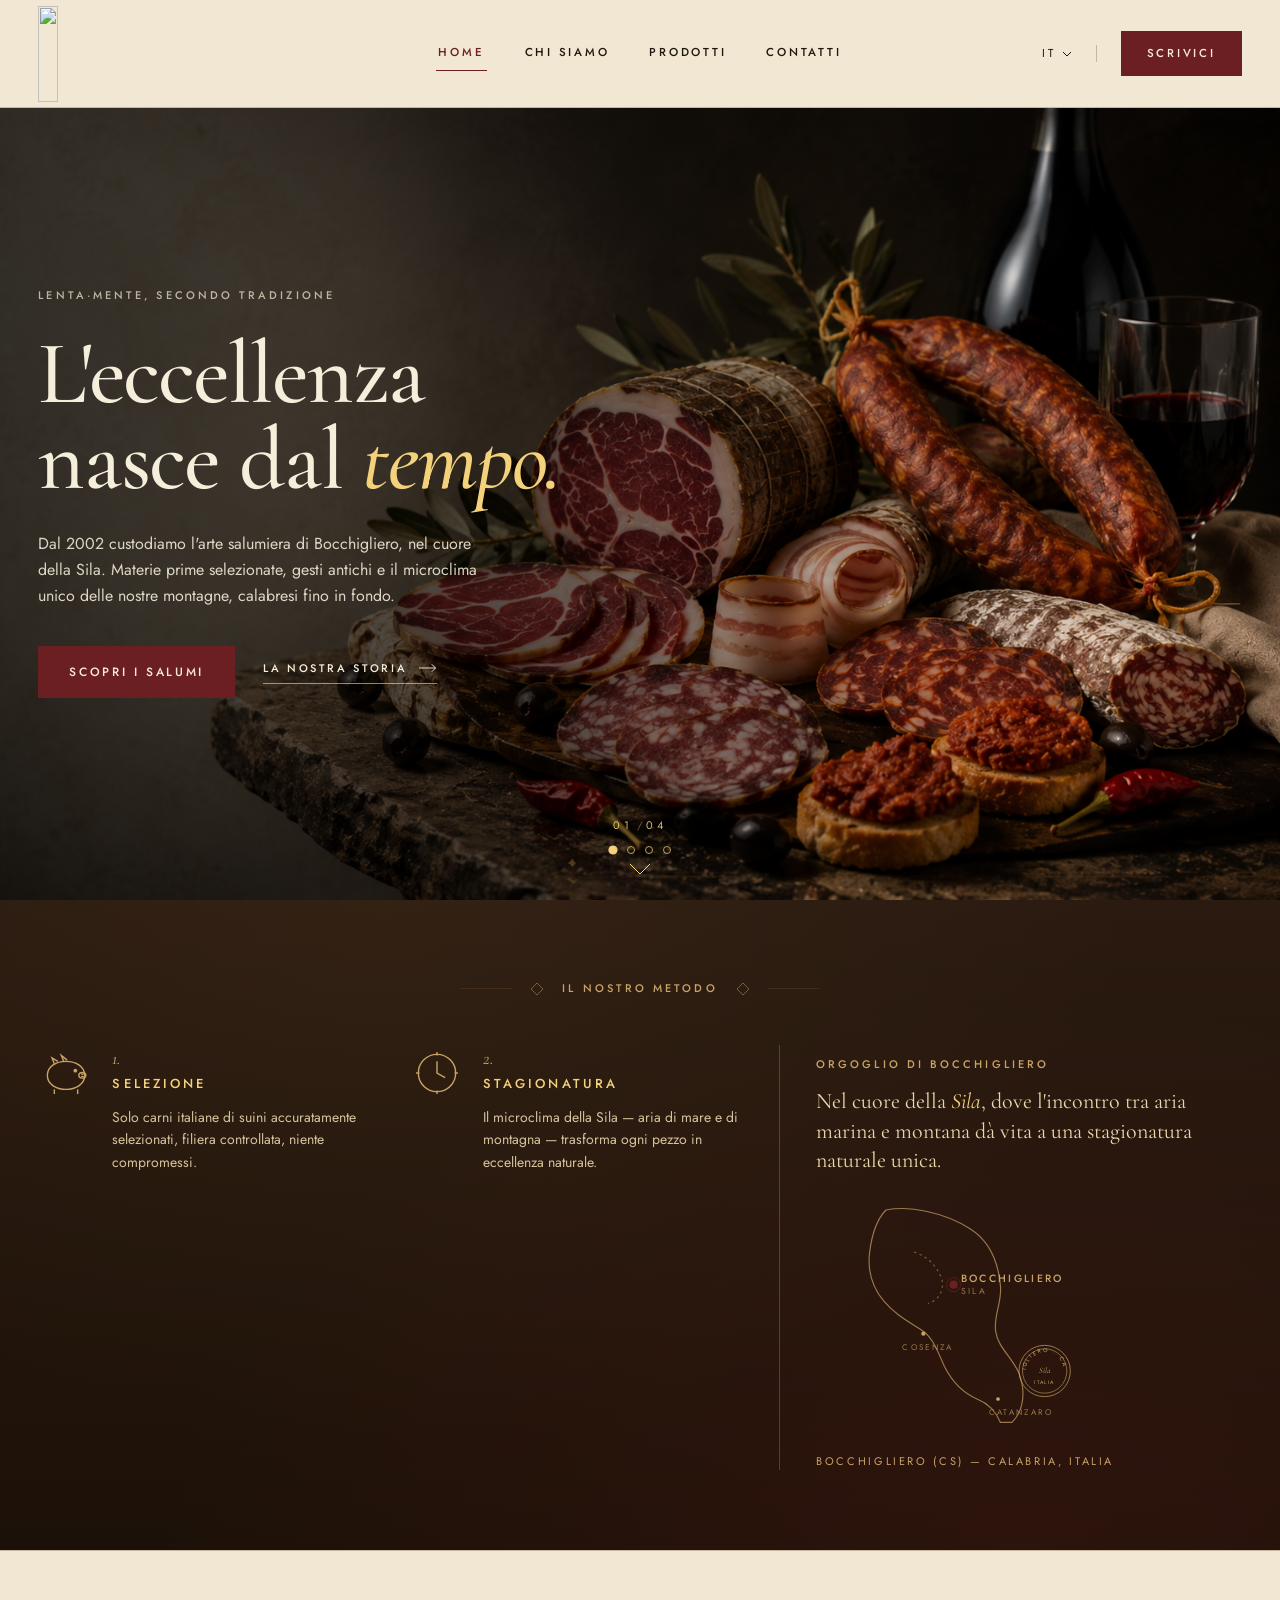
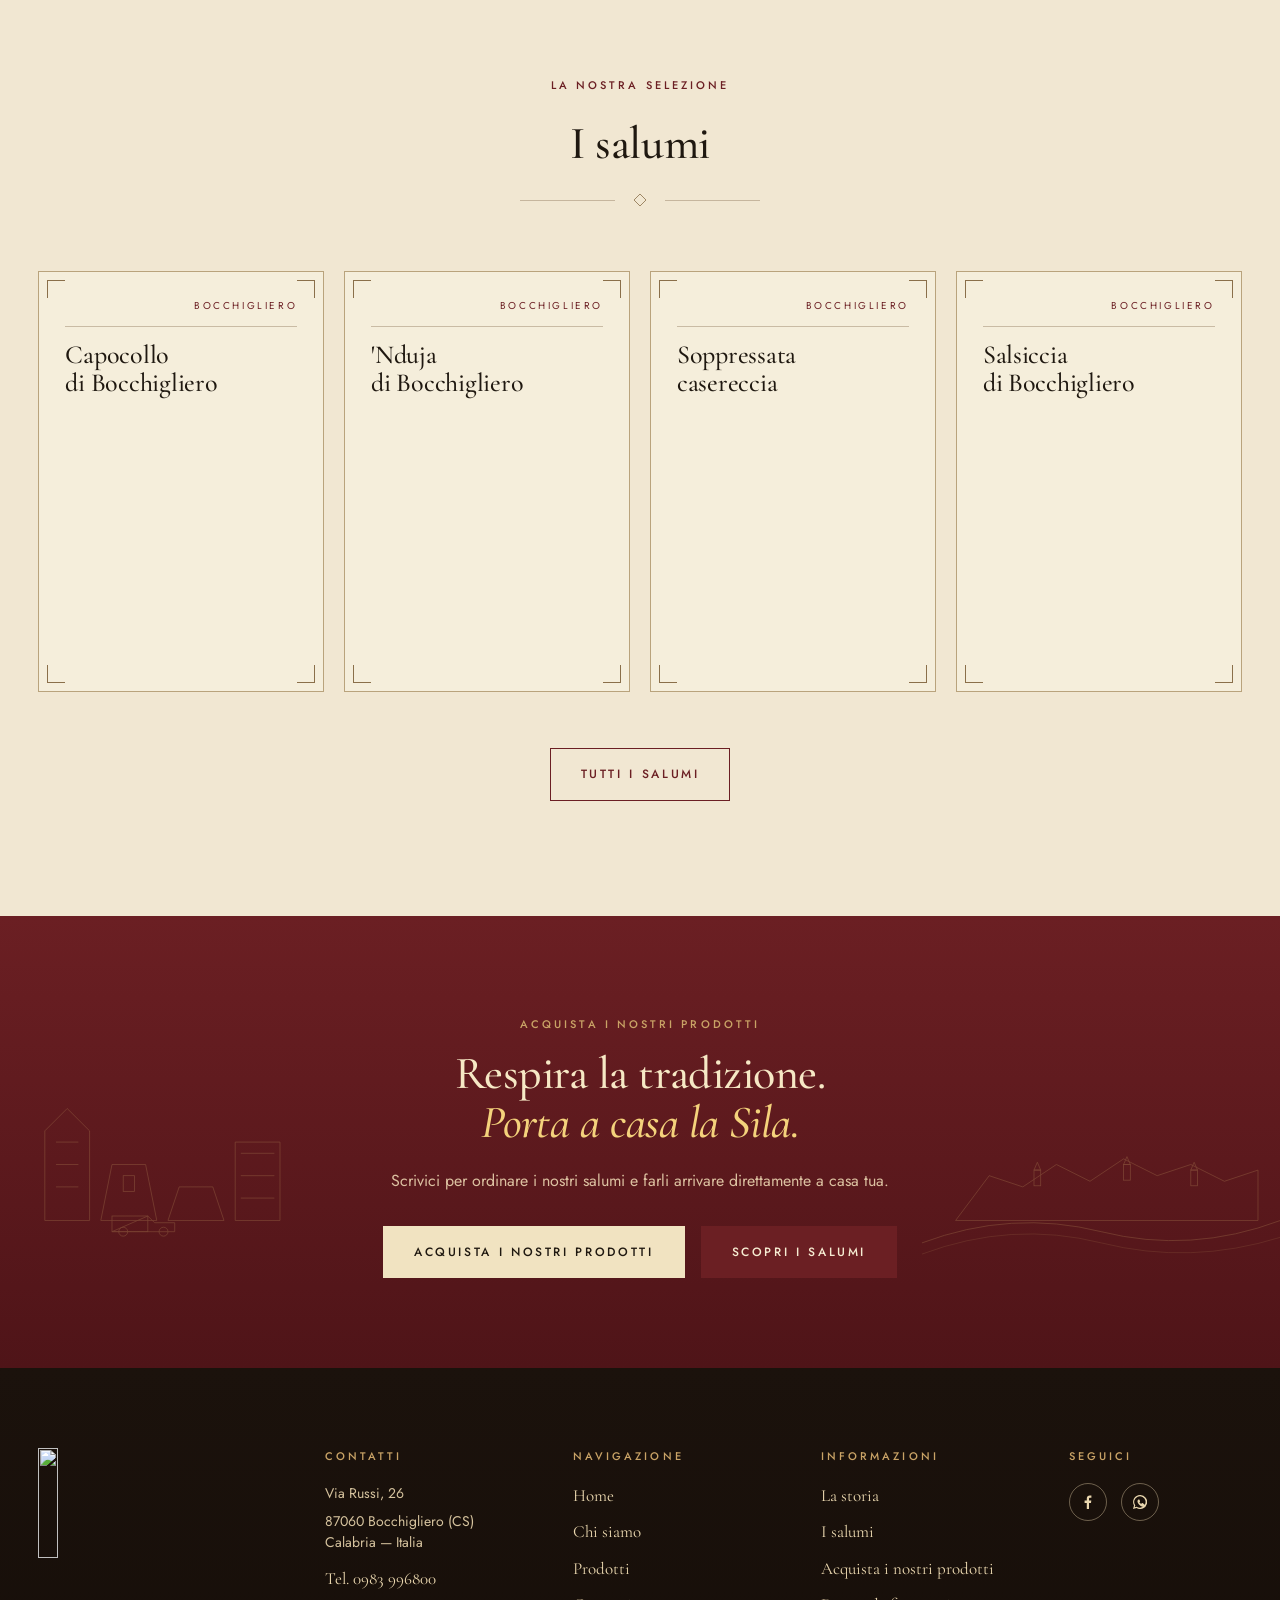
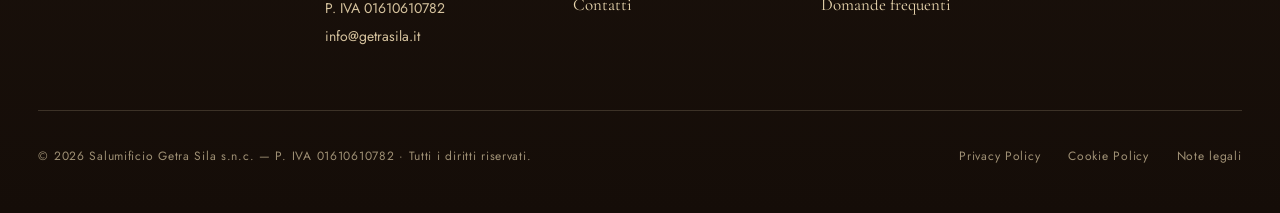
==== commit 87550040: "Update social media links and improve content across multiple HTML files. Remove Instagram links for" ====
--- a/index.html
+++ b/index.html
@@ -105,9 +105,9 @@
 <section class="hero" data-screen-label="Hero" data-hero-slider>
   <div class="hero__slides" aria-hidden="true">
     <div class="hero__slide is-active" style="background-image:url('img/hero/slide-1.png')"></div>
-    <div class="hero__slide" style="background-image:url('img/hero/slide-2.png')"></div>
-    <div class="hero__slide" style="background-image:url('img/hero/slide-3.png')"></div>
-    <div class="hero__slide" style="background-image:url('img/hero/slide-4.png')"></div>
+    <div class="hero__slide" style="background-image:url('img/prodotti/affetato-mano.png')"></div>
+    <div class="hero__slide" style="background-image:url('img/prodotti/capocollo.png')"></div>
+    <div class="hero__slide" style="background-image:url('img/prodotti/salsiccia-bocchigliero.png')"></div>
   </div>
   <div class="hero__inner">
     <div class="hero__copy">
@@ -116,12 +116,6 @@
         L'eccellenza<br/>
         nasce dal <em>tempo.</em>
       </h1>
-      <div class="hero__signature">
-        <svg viewBox="0 0 220 60" xmlns="http://www.w3.org/2000/svg" aria-hidden="true">
-          <path d="M 6 32 C 16 12, 28 14, 36 28 C 40 38, 30 44, 26 36 C 24 30, 36 22, 50 26 C 64 30, 58 44, 68 36 C 78 28, 88 24, 102 30 C 116 36, 110 18, 126 22 C 138 26, 132 40, 144 36 C 156 32, 158 22, 172 26 C 186 30, 196 22, 206 30" stroke="currentColor" stroke-width="1.4" fill="none" stroke-linecap="round"/>
-          <path d="M 158 40 C 172 36, 188 40, 200 34" stroke="currentColor" stroke-width="0.9" fill="none" stroke-linecap="round"/>
-        </svg>
-      </div>
       <p class="lead hero__lead">
         Dal 2002 custodiamo l'arte salumiera di Bocchigliero, nel cuore
         della Sila. Materie prime selezionate, gesti antichi e il
@@ -137,23 +131,6 @@
     </div>
   </div>
 
-  <button type="button" class="hero__nav hero__nav--prev" aria-label="Foto precedente">
-    <span class="hero__nav-mark" aria-hidden="true">
-      <svg viewBox="0 0 14 14"><path d="M7 1l6 6-6 6-6-6z" fill="none" stroke="currentColor" stroke-width="0.8"/></svg>
-    </span>
-    <span class="hero__nav-arrow" aria-hidden="true">
-      <svg viewBox="0 0 28 12" fill="none"><path d="M28 6H2m0 0l5-5M2 6l5 5" stroke="currentColor" stroke-width="1.15" stroke-linecap="round" stroke-linejoin="round"/></svg>
-    </span>
-  </button>
-  <button type="button" class="hero__nav hero__nav--next" aria-label="Foto successiva">
-    <span class="hero__nav-arrow" aria-hidden="true">
-      <svg viewBox="0 0 28 12" fill="none"><path d="M0 6h26m0 0l-5-5m5 5l-5 5" stroke="currentColor" stroke-width="1.15" stroke-linecap="round" stroke-linejoin="round"/></svg>
-    </span>
-    <span class="hero__nav-mark" aria-hidden="true">
-      <svg viewBox="0 0 14 14"><path d="M7 1l6 6-6 6-6-6z" fill="none" stroke="currentColor" stroke-width="0.8"/></svg>
-    </span>
-  </button>
-
   <div class="hero__pager">
     <p class="hero__counter" aria-live="polite"><span data-hero-current>01</span><span class="hero__counter-sep">/</span><span>04</span></p>
     <div class="hero__dots" role="tablist" aria-label="Foto hero">
@@ -162,37 +139,6 @@
       <button type="button" class="hero__dot" aria-label="Foto 3" aria-selected="false"></button>
       <button type="button" class="hero__dot" aria-label="Foto 4" aria-selected="false"></button>
     </div>
-  </div>
-
-  <!-- Corner stamp -->
-  <div class="corner-stamp corner-stamp--bl">
-    <svg viewBox="0 0 120 120" xmlns="http://www.w3.org/2000/svg">
-      <g fill="none" stroke="var(--wine)" stroke-width="0.7" opacity="0.55">
-        <circle cx="60" cy="60" r="56"/>
-        <circle cx="60" cy="60" r="52"/>
-        <!-- Curved upper text -->
-        <defs>
-          <path id="stamp-top" d="M 14 60 A 46 46 0 0 1 106 60" fill="none"/>
-          <path id="stamp-bot" d="M 14 60 A 46 46 0 0 0 106 60" fill="none"/>
-        </defs>
-        <text font-family="Jost" font-size="7.2" letter-spacing="3" fill="var(--wine)" stroke="none">
-          <textPath href="#stamp-top" startOffset="50%" text-anchor="middle">SALUMIFICIO · GETRA SILA</textPath>
-        </text>
-        <text font-family="Jost" font-size="6.4" letter-spacing="2.4" fill="var(--wine)" stroke="none">
-          <textPath href="#stamp-bot" startOffset="50%" text-anchor="middle">BOCCHIGLIERO · CALABRIA</textPath>
-        </text>
-        <!-- tiny dots either side -->
-        <circle cx="14" cy="60" r="1.2" fill="var(--wine)" stroke="none"/>
-        <circle cx="106" cy="60" r="1.2" fill="var(--wine)" stroke="none"/>
-        <!-- center icon -->
-        <g fill="var(--wine)" stroke="none">
-          <path d="M 40 64 L 50 52 L 56 56 L 60 50 L 64 56 L 70 52 L 80 64 L 80 70 L 40 70 Z" opacity="0.85"/>
-          <rect x="58.5" y="42" width="1.6" height="10"/>
-          <polygon points="57.5,42 59.3,38 61.1,42"/>
-        </g>
-        <text x="60" y="84" text-anchor="middle" font-family="Cormorant Garamond" font-style="italic" font-size="8" fill="var(--wine)" stroke="none">est. MMII</text>
-      </g>
-    </svg>
   </div>
 
   <!-- bottom center chevron -->
@@ -361,43 +307,6 @@
   </div>
 </section>
 
-<!-- ========== EDITORIAL ROW (3 cards) ========== -->
-<section class="editorial" data-screen-label="Editorial">
-  <div class="editorial__inner">
-    <article class="ed-card">
-      <div class="ed-card__copy">
-        <p class="eyebrow">Abbinamenti</p>
-        <h3>I nostri salumi,<br/>i tuoi momenti.</h3>
-        <p>Scopri i migliori abbinamenti per esaltare ogni fetta — dal pane di grano duro ai vini rossi calabresi.</p>
-        <a href="/prodotti" class="link-arrow">Leggi di più
-          <svg viewBox="0 0 24 12" fill="none"><path d="M0 6h22m0 0L17 1m5 5l-5 5" stroke="currentColor" stroke-width="1.2"/></svg>
-        </a>
-      </div>
-      <image-slot id="ed-pairing" shape="rect" src="img/prodotti/tagliere.png" placeholder="Tagliere con vino"></image-slot>
-    </article>
-    <article class="ed-card">
-      <div class="ed-card__copy">
-        <p class="eyebrow">Rituali di gusto</p>
-        <h3>L'arte di servire<br/>con semplicità.</h3>
-        <p>Piccoli gesti e consigli per portare in tavola l'eccellenza, secondo la tradizione di Bocchigliero.</p>
-        <a href="/chi-siamo" class="link-arrow">Leggi di più
-          <svg viewBox="0 0 24 12" fill="none"><path d="M0 6h22m0 0L17 1m5 5l-5 5" stroke="currentColor" stroke-width="1.2"/></svg>
-        </a>
-      </div>
-      <image-slot id="ed-serving" shape="rect" src="img/prodotti/affetato-mano.png" placeholder="Mani che affettano salume"></image-slot>
-    </article>
-    <article class="ed-card">
-      <div class="ed-card__copy">
-        <p class="eyebrow">Storie di tradizione</p>
-        <h3>Persone, gesti<br/>e tradizione.</h3>
-        <p>Incontra chi ogni giorno custodisce l'arte salumiera nel cuore della Sila.</p>
-        <a href="/chi-siamo" class="link-arrow">Leggi di più
-          <svg viewBox="0 0 24 12" fill="none"><path d="M0 6h22m0 0L17 1m5 5l-5 5" stroke="currentColor" stroke-width="1.2"/></svg>
-        </a>
-      </div>
-      <image-slot id="ed-people" shape="rect" src="img/prodotti/norcinaro.png" placeholder="Norcino al lavoro"></image-slot>
-    </article>
-  </div>
 </section>
 
 <!-- ========== CTA BAND ========== -->
@@ -492,44 +401,12 @@
       </ul>
     </div>
     <div class="footer-col">
-      <h4>Newsletter</h4>
-      <p>Iscriviti per ricevere storie, novità e ricette dalla Sila.</p>
-      <form class="newsletter" onsubmit="event.preventDefault();">
-        <input type="email" placeholder="La tua email" />
-        <button type="submit" aria-label="Iscriviti">
-          <svg width="22" height="14" viewBox="0 0 22 14" fill="none"><path d="M0 7h20m0 0L15 2m5 5l-5 5" stroke="currentColor" stroke-width="1.2"/></svg>
-        </button>
-      </form>
-      <div class="socials">
+      <h4>Seguici</h4>
+      <div class="socials" style="margin-top: 0;">
         <a href="#" aria-label="Facebook"><svg width="14" height="14" viewBox="0 0 14 14" fill="currentColor"><path d="M8 14V8h2l.3-2.4H8V4c0-.7.2-1.2 1.2-1.2H10.4V.6C10.2.6 9.5.5 8.7.5c-1.7 0-2.9 1-2.9 3v2H3.6V8h2.2v6H8z"/></svg></a>
         <a href="https://wa.me/393452689712" target="_blank" rel="noopener noreferrer" aria-label="WhatsApp"><svg width="14" height="14" viewBox="0 0 14 14" fill="currentColor"><path d="M7 0a7 7 0 00-6 10.5L0 14l3.6-1A7 7 0 107 0zm0 12.7a5.7 5.7 0 01-3-.8l-.2-.1-2.1.5.6-2-.2-.2A5.7 5.7 0 117 12.7zm3.3-4.3l-.8-.4c-.2-.1-.4-.2-.5 0-.2.2-.6.7-.7.8 0 .1-.1.1-.3 0-.6-.3-1.1-.6-1.5-1.3-.1-.2 0-.3.1-.4 0-.1.2-.3.3-.4 0-.1 0-.2.1-.3 0-.1 0-.2 0-.3l-.5-1.2c-.2-.3-.3-.3-.4-.3h-.4c-.1 0-.3 0-.5.2-.2.2-.7.7-.7 1.6 0 1 .7 1.9.8 2 .1.2 1.4 2.2 3.4 3 1.6.6 1.9.5 2.3.5.3 0 1-.4 1.2-.8.1-.4.1-.8.1-.8 0-.1-.2-.1-.4-.2z"/></svg></a>
       </div>
     </div>
-  </div>
-
-  <!-- footer stamp center -->
-  <div class="footer-stamp">
-    <svg viewBox="0 0 120 120">
-      <g fill="none" stroke="#c9a366" stroke-width="0.6" opacity="0.65">
-        <circle cx="60" cy="60" r="54"/>
-        <circle cx="60" cy="60" r="50"/>
-        <defs>
-          <path id="fstamp-t" d="M 14 60 A 46 46 0 0 1 106 60" fill="none"/>
-          <path id="fstamp-b" d="M 14 60 A 46 46 0 0 0 106 60" fill="none"/>
-        </defs>
-        <text font-family="Jost" font-size="6.6" letter-spacing="2.8" fill="#c9a366" stroke="none">
-          <textPath href="#fstamp-t" startOffset="50%" text-anchor="middle">GETRA SILA · BOCCHIGLIERO</textPath>
-        </text>
-        <text font-family="Jost" font-size="6" letter-spacing="2" fill="#c9a366" stroke="none">
-          <textPath href="#fstamp-b" startOffset="50%" text-anchor="middle">GENUINITÀ · TRADIZIONE</textPath>
-        </text>
-        <g fill="#c9a366" stroke="none">
-          <path d="M 40 64 L 50 52 L 56 56 L 60 50 L 64 56 L 70 52 L 80 64 L 80 70 L 40 70 Z" opacity="0.85"/>
-          <rect x="58.5" y="42" width="1.6" height="10"/>
-          <polygon points="57.5,42 59.3,38 61.1,42"/>
-        </g>
-      </g>
-    </svg>
   </div>
 
   <div class="footer-bottom">
@@ -604,9 +481,7 @@
     color: #f5eedb;
   }
   .hero__title em { font-weight: 500; color: #f4d27c; font-style: italic; }
-  .hero__signature { margin: 36px 0 28px; color: rgba(245, 238, 219, 0.45); }
-  .hero__signature svg { width: 200px; height: 36px; display: block; }
-  .hero__lead { max-width: 460px; color: rgba(245, 238, 219, 0.88); }
+  .hero__lead { max-width: 460px; color: rgba(245, 238, 219, 0.88); margin-top: 28px; }
   .hero .link-arrow { color: #f5eedb; border-color: rgba(245, 238, 219, 0.55); }
   .hero .link-arrow:hover { color: #fff; border-color: #fff; }
   .hero__ctas { display: flex; gap: 28px; align-items: center; margin-top: 36px; flex-wrap: wrap; }
@@ -1000,8 +875,6 @@
     if (!root) return;
     var slides = Array.prototype.slice.call(root.querySelectorAll(".hero__slide"));
     var dots = Array.prototype.slice.call(root.querySelectorAll(".hero__dot"));
-    var prev = root.querySelector(".hero__nav--prev");
-    var next = root.querySelector(".hero__nav--next");
     var current = root.querySelector("[data-hero-current]");
     if (!slides.length) return;
     var index = 0;
@@ -1030,16 +903,6 @@
       timer = setInterval(function () { goTo(index + 1); }, 5500);
     }
 
-    function pause() { clearInterval(timer); }
-
-    function step(delta) {
-      goTo(index + delta);
-      start();
-    }
-
-    if (prev) prev.addEventListener("click", function () { step(-1); });
-    if (next) next.addEventListener("click", function () { step(1); });
-
     dots.forEach(function (dot, i) {
       dot.addEventListener("click", function () {
         goTo(i);
@@ -1047,20 +910,6 @@
       });
     });
 
-    root.addEventListener("mouseenter", pause);
-    root.addEventListener("mouseleave", start);
-    root.addEventListener("focusin", pause);
-    root.addEventListener("focusout", function (e) {
-      if (!root.contains(e.relatedTarget)) start();
-    });
-
-    document.addEventListener("keydown", function (e) {
-      var tag = (e.target && e.target.tagName) || "";
-      if (tag === "INPUT" || tag === "TEXTAREA" || tag === "SELECT" || (e.target && e.target.isContentEditable)) return;
-      if (e.key === "ArrowLeft") step(-1);
-      if (e.key === "ArrowRight") step(1);
-    });
-
     goTo(0);
     start();
   })();
--- a/styles.css
+++ b/styles.css
@@ -0,0 +1,667 @@
+/* =========================================================
+   SALUMIFICIO GETRA SILA — design system
+   ========================================================= */
+
+:root {
+  /* Palette — parchment, wine, sepia */
+  --bg-cream: #f1e7d2;
+  --bg-cream-soft: #f5eedb;
+  --bg-cream-warm: #e8dcc1;
+  --bg-paper: #ede2c8;
+  --ink: #1f1810;
+  --ink-soft: #3a2e22;
+  --ink-mute: #6b5b48;
+  --ink-faint: #9a8767;
+
+  --wine: #6b1f23;
+  --wine-deep: #4f1418;
+  --wine-soft: #8a2a2f;
+
+  --sepia: #8a6f4a;
+  --sepia-soft: #b9a37c;
+  --sepia-faint: #cfb98f;
+  --sepia-line: rgba(106, 80, 48, 0.32);
+
+  --gold: #b08c4f;
+  --gold-soft: #c9a366;
+
+  --dark: #1b120c;
+  --dark-soft: #2a1d13;
+  --dark-warm: #3a2818;
+
+  /* Type */
+  --ff-display: "Cormorant Garamond", "EB Garamond", Georgia, serif;
+  --ff-body: "Jost", "Helvetica Neue", system-ui, sans-serif;
+  --ff-script: "Allura", "Apple Chancery", cursive;
+  --ff-label: "Jost", system-ui, sans-serif;
+
+  /* Type scale */
+  --fs-display-xl: clamp(56px, 7vw, 116px);
+  --fs-display: clamp(44px, 5.4vw, 86px);
+  --fs-h2: clamp(34px, 3.6vw, 60px);
+  --fs-h3: clamp(24px, 2vw, 32px);
+  --fs-lead: clamp(16px, 1.1vw, 18px);
+  --fs-body: 15px;
+  --fs-small: 13px;
+  --fs-label: 11px;
+
+  /* Layout */
+  --maxw: 1440px;
+  --gutter: clamp(20px, 3vw, 56px);
+  --topbar-h: 108px;
+}
+
+/* ========== Reset / base ========== */
+* { box-sizing: border-box; }
+html, body { margin: 0; padding: 0; }
+html { scroll-behavior: smooth; overflow-x: hidden; scroll-padding-top: calc(var(--topbar-h) + 16px); }
+body {
+  font-family: var(--ff-body);
+  font-size: var(--fs-body);
+  color: var(--ink);
+  background: var(--bg-cream);
+  font-weight: 400;
+  line-height: 1.55;
+  -webkit-font-smoothing: antialiased;
+  text-rendering: optimizeLegibility;
+  overflow-x: hidden;
+}
+
+img { max-width: 100%; display: block; height: auto; }
+a { color: inherit; text-decoration: none; -webkit-tap-highlight-color: transparent; }
+button, .btn, .link-arrow { touch-action: manipulation; }
+
+/* Paper grain — subtle */
+body::before {
+  content: "";
+  position: fixed; inset: 0;
+  pointer-events: none;
+  z-index: 1;
+  background-image:
+    radial-gradient(ellipse at 20% 0%, rgba(255, 240, 210, 0.45), transparent 60%),
+    radial-gradient(ellipse at 90% 100%, rgba(80, 50, 20, 0.05), transparent 50%);
+  opacity: 0.85;
+}
+main, header, footer, section { position: relative; z-index: 2; }
+
+/* ========== Typography ========== */
+h1, h2, h3, h4 { font-family: var(--ff-display); font-weight: 500; color: var(--ink); margin: 0; letter-spacing: -0.01em; }
+h1 { font-size: var(--fs-display); line-height: 1.02; }
+h2 { font-size: var(--fs-h2); line-height: 1.05; }
+h3 { font-size: var(--fs-h3); line-height: 1.15; }
+em, .italic { font-style: italic; }
+
+.eyebrow {
+  font-family: var(--ff-label);
+  font-size: var(--fs-label);
+  font-weight: 500;
+  letter-spacing: 0.28em;
+  text-transform: uppercase;
+  color: var(--wine);
+}
+.eyebrow--mute { color: var(--ink-mute); }
+.eyebrow--gold { color: var(--gold-soft); }
+
+.script {
+  font-family: var(--ff-script);
+  font-weight: 400;
+}
+
+.lead {
+  font-size: var(--fs-lead);
+  line-height: 1.65;
+  color: var(--ink-soft);
+}
+
+/* ========== Buttons ========== */
+.btn {
+  display: inline-flex;
+  align-items: center;
+  justify-content: center;
+  gap: 10px;
+  padding: 16px 30px;
+  font-family: var(--ff-label);
+  font-size: 12px;
+  font-weight: 500;
+  letter-spacing: 0.22em;
+  text-transform: uppercase;
+  background: var(--wine);
+  color: #f6ecd2;
+  border: 1px solid var(--wine);
+  cursor: pointer;
+  transition: background 0.22s, color 0.22s, transform 0.22s;
+}
+.btn:hover { background: var(--wine-deep); }
+.btn--ghost {
+  background: transparent;
+  color: var(--wine);
+  border: 1px solid var(--wine);
+}
+.btn--ghost:hover { background: var(--wine); color: #f6ecd2; }
+.btn--cream {
+  background: #f1e3c1;
+  color: var(--ink);
+  border: 1px solid #f1e3c1;
+}
+.btn--cream:hover { background: #fff; }
+
+.link-arrow {
+  display: inline-flex;
+  align-items: center;
+  gap: 12px;
+  font-family: var(--ff-label);
+  font-size: 11px;
+  font-weight: 500;
+  letter-spacing: 0.24em;
+  text-transform: uppercase;
+  color: var(--ink);
+  padding-bottom: 6px;
+  border-bottom: 1px solid var(--ink);
+  transition: gap 0.2s;
+}
+.link-arrow:hover { gap: 18px; }
+.link-arrow svg { width: 18px; height: 12px; }
+
+/* ========== Topbar ========== */
+.topbar {
+  position: sticky; top: 0;
+  z-index: 50;
+  height: var(--topbar-h);
+  display: flex; align-items: center;
+  background: transparent;
+  transition: background 0.3s, border-color 0.3s;
+}
+.topbar--dark {
+  background: linear-gradient(180deg, var(--dark) 0%, var(--dark-soft) 100%);
+  color: #ead7af;
+}
+.topbar--dark .nav-link,
+.topbar--dark .lang { color: #ead7af; }
+.topbar--dark .nav-link:hover { color: #fff; }
+.topbar--dark .topbar__cta { color: #f6ecd2; }
+.topbar--cream { background: var(--bg-cream); border-bottom: 1px solid var(--sepia-line); }
+
+.topbar__inner {
+  width: 100%;
+  max-width: var(--maxw);
+  margin: 0 auto;
+  padding: 0 var(--gutter);
+  display: grid;
+  grid-template-columns: 1fr auto 1fr;
+  align-items: center;
+  gap: 32px;
+}
+
+.brand { display: inline-flex; align-items: center; }
+.brand img,
+.brand svg { height: 96px; width: auto; display: block; }
+.topbar--dark .brand .b-fill { fill: #ead7af; }
+.topbar--dark .brand .b-stroke { stroke: #ead7af; }
+
+.nav { display: flex; justify-content: center; gap: 36px; }
+.nav-link {
+  font-family: var(--ff-label);
+  font-size: 11.5px;
+  font-weight: 500;
+  letter-spacing: 0.24em;
+  text-transform: uppercase;
+  color: var(--ink);
+  padding: 8px 2px;
+  border-bottom: 1.5px solid transparent;
+  transition: color 0.2s, border-color 0.2s;
+}
+.nav-link:hover { color: var(--wine); }
+.nav-link--active { border-bottom-color: var(--wine); color: var(--wine); }
+.topbar--dark .nav-link--active { color: #f4d27c; border-bottom-color: #f4d27c; }
+
+.topbar__right {
+  display: flex; align-items: center; gap: 24px;
+  justify-content: flex-end;
+}
+.lang {
+  font-family: var(--ff-label);
+  font-size: 11.5px;
+  letter-spacing: 0.22em;
+  text-transform: uppercase;
+  display: inline-flex; align-items: center; gap: 6px;
+  padding-right: 24px;
+  border-right: 1px solid var(--sepia-line);
+  cursor: pointer;
+}
+.topbar--dark .lang { border-right-color: rgba(234, 215, 175, 0.25); }
+.topbar__cta {
+  padding: 14px 26px;
+  background: var(--wine);
+  color: #f6ecd2;
+  font-family: var(--ff-label);
+  font-size: 11.5px;
+  font-weight: 500;
+  letter-spacing: 0.24em;
+  text-transform: uppercase;
+}
+.topbar__cta:hover { background: var(--wine-deep); }
+
+/* ========== Decorative corner stamp ========== */
+.corner-stamp {
+  position: absolute;
+  z-index: 5;
+  pointer-events: none;
+}
+.corner-stamp--bl { bottom: 28px; left: 28px; width: 112px; height: 112px; }
+
+/* Landscape line illustration */
+.landscape-line {
+  position: absolute;
+  bottom: 0; left: 0; right: 0;
+  pointer-events: none;
+  opacity: 0.36;
+  z-index: 2;
+}
+
+/* Botanical accents */
+.botanical {
+  position: absolute;
+  pointer-events: none;
+  opacity: 0.32;
+  z-index: 1;
+}
+
+/* Diamond divider */
+.diamond-divider {
+  display: flex; align-items: center; justify-content: center;
+  gap: 18px;
+  color: var(--sepia);
+}
+.diamond-divider::before,
+.diamond-divider::after {
+  content: ""; height: 1px; flex: 1; max-width: 96px;
+  background: var(--sepia-line);
+}
+
+/* ========== Sections ========== */
+.section { padding: clamp(80px, 9vw, 140px) var(--gutter); }
+.section--tight { padding: clamp(60px, 6vw, 100px) var(--gutter); }
+.section__inner { max-width: var(--maxw); margin: 0 auto; }
+
+.section-head {
+  text-align: center;
+  display: flex; flex-direction: column; align-items: center;
+  gap: 14px;
+  margin-bottom: 64px;
+}
+.section-head h2 { max-width: 800px; }
+.section-head .lead { max-width: 640px; margin: 0; }
+
+/* ========== Cards ========== */
+.card {
+  background: var(--bg-cream-soft);
+  border: 1px solid var(--sepia-line);
+  padding: 28px;
+  position: relative;
+}
+.card--ornate::before {
+  content: "";
+  position: absolute;
+  inset: 7px;
+  pointer-events: none;
+  --bk-color: var(--sepia);
+  --bk-len: 16px;
+  background:
+    /* top-left */
+    linear-gradient(var(--bk-color), var(--bk-color)) top left / var(--bk-len) 1px no-repeat,
+    linear-gradient(var(--bk-color), var(--bk-color)) top left / 1px var(--bk-len) no-repeat,
+    /* top-right */
+    linear-gradient(var(--bk-color), var(--bk-color)) top right / var(--bk-len) 1px no-repeat,
+    linear-gradient(var(--bk-color), var(--bk-color)) top right / 1px var(--bk-len) no-repeat,
+    /* bottom-left */
+    linear-gradient(var(--bk-color), var(--bk-color)) bottom left / var(--bk-len) 1px no-repeat,
+    linear-gradient(var(--bk-color), var(--bk-color)) bottom left / 1px var(--bk-len) no-repeat,
+    /* bottom-right */
+    linear-gradient(var(--bk-color), var(--bk-color)) bottom right / var(--bk-len) 1px no-repeat,
+    linear-gradient(var(--bk-color), var(--bk-color)) bottom right / 1px var(--bk-len) no-repeat;
+}
+.card--ornate::after { display: none; }
+
+/* ========== Footer ========== */
+.site-footer {
+  background: linear-gradient(180deg, var(--dark) 0%, #150d08 100%);
+  color: #ead7af;
+  padding: 80px var(--gutter) 36px;
+  position: relative;
+  z-index: 3;
+}
+.site-footer .footer-grid {
+  max-width: var(--maxw); margin: 0 auto;
+  display: grid;
+  grid-template-columns: 1.2fr 1fr 1fr 1fr 0.9fr;
+  gap: 56px;
+  align-items: flex-start;
+}
+.site-footer .brand img,
+.site-footer .brand svg { height: 110px; }
+.site-footer .brand .b-fill { fill: #ead7af; }
+.site-footer .brand .b-stroke { stroke: #ead7af; }
+
+.footer-col h4 {
+  font-family: var(--ff-label);
+  font-size: 11px;
+  font-weight: 500;
+  letter-spacing: 0.28em;
+  text-transform: uppercase;
+  color: #c9a366;
+  margin-bottom: 18px;
+}
+.footer-col ul { list-style: none; margin: 0; padding: 0; display: flex; flex-direction: column; gap: 10px; }
+.footer-col a { font-family: var(--ff-display); font-size: 17px; color: #ead7af; }
+.footer-col a:hover { color: #fff; }
+.footer-col p { margin: 0 0 6px; font-size: 14px; color: #d6c39e; }
+
+.newsletter {
+  margin-top: 18px;
+  display: flex; align-items: center;
+  border-bottom: 1px solid rgba(234, 215, 175, 0.35);
+  padding-bottom: 8px;
+}
+.newsletter input {
+  background: transparent; border: 0; outline: 0;
+  color: #ead7af;
+  font-family: var(--ff-display); font-size: 17px;
+  flex: 1; padding: 8px 0;
+}
+.newsletter input::placeholder { color: rgba(234, 215, 175, 0.55); }
+.newsletter button {
+  background: transparent; border: 0; cursor: pointer;
+  color: #ead7af; padding: 8px; display: inline-flex;
+}
+
+.socials { display: flex; gap: 14px; margin-top: 22px; }
+.socials a {
+  width: 38px; height: 38px; border-radius: 50%;
+  border: 1px solid rgba(234, 215, 175, 0.4);
+  display: inline-flex; align-items: center; justify-content: center;
+}
+.socials a:hover { border-color: #f4d27c; color: #f4d27c; }
+
+.footer-bottom {
+  max-width: var(--maxw); margin: 56px auto 0;
+  padding-top: 24px;
+  border-top: 1px solid rgba(234, 215, 175, 0.18);
+  display: flex; justify-content: space-between; align-items: center;
+  font-size: 12px; color: rgba(234, 215, 175, 0.65);
+  letter-spacing: 0.06em;
+}
+.footer-bottom .legal { display: flex; gap: 28px; }
+.footer-bottom .legal a:hover { color: #fff; }
+
+.footer-stamp {
+  position: absolute; left: 50%; transform: translateX(-50%);
+  bottom: 70px;
+  width: 110px; height: 110px;
+  opacity: 0.5;
+  pointer-events: none;
+}
+
+/* ========== Page hero scaffolding ========== */
+.page-hero {
+  position: relative;
+  min-height: calc(100vh - var(--topbar-h));
+  display: flex;
+  overflow: hidden;
+}
+
+/* ========== Image slot styling ========== */
+image-slot {
+  --slot-bg: linear-gradient(160deg, #2a1d13 0%, #1a1108 100%);
+  --slot-fg: rgba(234, 215, 175, 0.55);
+  border-radius: 0;
+  position: relative;
+}
+image-slot::part(label),
+image-slot::part(hint) {
+  font-family: var(--ff-label);
+  letter-spacing: 0.18em;
+  text-transform: uppercase;
+  font-size: 10px;
+}
+
+/* ========== Burger button ========== */
+.burger {
+  display: none;
+  background: transparent;
+  border: 0;
+  padding: 10px;
+  cursor: pointer;
+  color: inherit;
+  position: relative;
+  z-index: 60;
+  align-items: center;
+  justify-content: center;
+}
+.burger__lines {
+  position: relative;
+  display: block;
+  width: 28px;
+  height: 18px;
+}
+.burger__lines span {
+  position: absolute;
+  left: 0;
+  display: block;
+  width: 100%;
+  height: 1.5px;
+  background: currentColor;
+  transition: transform 0.32s ease, top 0.32s ease, opacity 0.2s ease, background 0.2s;
+}
+.burger__lines span:nth-child(1) { top: 2px; }
+.burger__lines span:nth-child(2) { top: 8px; width: 70%; }
+.burger__lines span:nth-child(3) { top: 14px; }
+.burger.is-open { color: var(--ink); }
+.burger.is-open .burger__lines span:nth-child(1) { top: 8px; transform: rotate(45deg); }
+.burger.is-open .burger__lines span:nth-child(2) { opacity: 0; }
+.burger.is-open .burger__lines span:nth-child(3) { top: 8px; transform: rotate(-45deg); width: 100%; }
+
+/* ========== Fullscreen mobile menu ========== */
+.mobile-menu {
+  position: fixed;
+  inset: 0;
+  z-index: 55;
+  background: linear-gradient(180deg, var(--bg-cream) 0%, var(--bg-cream-warm) 100%);
+  display: flex;
+  align-items: center;
+  justify-content: center;
+  opacity: 0;
+  visibility: hidden;
+  transform: translateY(-8px);
+  transition: opacity 0.32s ease, transform 0.32s ease, visibility 0.32s;
+  overflow-y: auto;
+  padding: calc(var(--topbar-h) + 12px) var(--gutter) 48px;
+}
+.mobile-menu.is-open {
+  opacity: 1;
+  visibility: visible;
+  transform: translateY(0);
+}
+.mobile-menu::before {
+  content: "";
+  position: absolute;
+  inset: 0;
+  pointer-events: none;
+  background:
+    radial-gradient(ellipse at 20% 0%, rgba(255, 240, 210, 0.55), transparent 60%),
+    radial-gradient(ellipse at 90% 100%, rgba(80, 50, 20, 0.06), transparent 50%);
+}
+.mobile-menu__inner {
+  position: relative;
+  text-align: center;
+  width: 100%;
+  max-width: 520px;
+  display: flex;
+  flex-direction: column;
+  align-items: center;
+  gap: 26px;
+}
+.mobile-menu__eyebrow {
+  font-family: var(--ff-label);
+  font-size: 10.5px;
+  letter-spacing: 0.32em;
+  text-transform: uppercase;
+  color: var(--wine);
+  margin: 0;
+}
+.mobile-menu__nav {
+  display: flex;
+  flex-direction: column;
+  gap: 14px;
+  width: 100%;
+}
+.mobile-menu__nav a {
+  font-family: var(--ff-display);
+  font-size: clamp(34px, 8vw, 48px);
+  font-weight: 500;
+  line-height: 1.1;
+  color: var(--ink);
+  letter-spacing: -0.01em;
+  transition: color 0.2s;
+  display: inline-block;
+}
+.mobile-menu__nav a:hover { color: var(--wine); }
+.mobile-menu__nav a.is-active {
+  color: var(--wine);
+  font-style: italic;
+}
+.mobile-menu__divider {
+  width: 40px;
+  height: 1px;
+  background: var(--sepia-line);
+  border: 0;
+  margin: 8px 0;
+}
+.mobile-menu__cta {
+  display: inline-flex;
+  align-items: center;
+  gap: 10px;
+  padding: 16px 32px;
+  background: var(--wine);
+  color: #f6ecd2;
+  font-family: var(--ff-label);
+  font-size: 12px;
+  font-weight: 500;
+  letter-spacing: 0.22em;
+  text-transform: uppercase;
+  transition: background 0.22s;
+}
+.mobile-menu__cta:hover { background: var(--wine-deep); }
+.mobile-menu__addr {
+  font-family: var(--ff-label);
+  font-size: 11px;
+  letter-spacing: 0.24em;
+  text-transform: uppercase;
+  color: var(--ink-mute);
+  margin: 4px 0 0;
+  line-height: 1.8;
+}
+.mobile-menu__socials {
+  display: flex;
+  gap: 14px;
+  margin-top: 4px;
+}
+.mobile-menu__socials a {
+  width: 38px; height: 38px; border-radius: 50%;
+  border: 1px solid var(--sepia-line);
+  display: inline-flex; align-items: center; justify-content: center;
+  color: var(--ink-soft);
+  transition: border-color 0.2s, color 0.2s;
+}
+.mobile-menu__socials a:hover { border-color: var(--wine); color: var(--wine); }
+
+.mobile-menu__close {
+  position: absolute;
+  top: 18px;
+  right: 18px;
+  width: 48px;
+  height: 48px;
+  background: transparent;
+  border: 1px solid var(--sepia-line);
+  border-radius: 50%;
+  display: inline-flex;
+  align-items: center;
+  justify-content: center;
+  cursor: pointer;
+  color: var(--ink);
+  padding: 0;
+  z-index: 3;
+  transition: border-color 0.2s, color 0.2s, transform 0.2s;
+}
+.mobile-menu__close svg { width: 20px; height: 20px; }
+.mobile-menu__close:hover {
+  color: var(--wine);
+  border-color: var(--wine);
+  transform: rotate(90deg);
+}
+
+body.menu-open { overflow: hidden; }
+body.menu-open .burger { display: none; }
+
+/* ========== Responsive ========== */
+@media (max-width: 880px) {
+  .topbar__inner { grid-template-columns: 1fr auto; gap: 16px; }
+  .nav { display: none; }
+  .topbar__right { display: none; }
+  .burger { display: inline-flex; }
+  .site-footer .footer-grid { grid-template-columns: 1fr 1fr; gap: 36px; }
+  .footer-bottom { flex-direction: column; gap: 14px; text-align: center; }
+  .footer-stamp { display: none; }
+
+  /* Decorative — hide on small screens to avoid overlap */
+  .botanical { display: none !important; }
+  .corner-stamp { width: 72px; height: 72px; opacity: 0.35; }
+  .corner-stamp--bl { bottom: 16px; left: 16px; }
+
+  /* CTA band (shared across pages) */
+  .cta-band { padding: 48px var(--gutter); }
+  .cta-band__art { display: none; }
+  .cta-band__ctas { flex-direction: column; align-items: stretch; gap: 12px; }
+  .cta-band__ctas .btn,
+  .cta-band__ctas .btn--ghost { width: 100%; max-width: 320px; margin: 0 auto; }
+
+  /* Strip (defined in index + prodotti) */
+  .strip { padding: 28px var(--gutter); }
+  .strip__inner { grid-template-columns: 1fr 1fr; gap: 24px; }
+
+  /* Section spacing */
+  .section { padding: clamp(56px, 8vw, 80px) var(--gutter); }
+  .section--tight { padding: clamp(48px, 6vw, 64px) var(--gutter); }
+  .section-head { margin-bottom: 40px; }
+}
+
+@media (max-width: 600px) {
+  :root {
+    --topbar-h: 72px;
+    --gutter: 20px;
+  }
+  .brand img,
+  .brand svg { height: 70px; }
+  .strip__inner { grid-template-columns: 1fr 1fr; gap: 22px; }
+  .strip__item p { font-size: 11px; letter-spacing: 0.18em; }
+  .strip__item svg { width: 40px; height: 40px; flex: 0 0 40px; }
+  .site-footer { padding: 56px var(--gutter) 28px; }
+  .site-footer .footer-grid { grid-template-columns: 1fr; gap: 28px; text-align: left; }
+  .footer-bottom { font-size: 11px; }
+  .footer-bottom .legal { flex-wrap: wrap; justify-content: center; gap: 16px; }
+
+  .corner-stamp { display: none; }
+
+  /* Touch-friendly targets */
+  .btn { min-height: 48px; padding: 14px 24px; }
+  .link-arrow { min-height: 44px; align-items: center; }
+  .mobile-menu__close { top: max(12px, env(safe-area-inset-top)); right: max(12px, env(safe-area-inset-right)); }
+}
+
+@media (max-width: 420px) {
+  .strip__inner { grid-template-columns: 1fr; }
+  .brand img,
+  .brand svg { height: 58px; }
+  .burger { padding: 8px; }
+  .site-footer .brand img,
+  .site-footer .brand svg { height: 78px; }
+}
